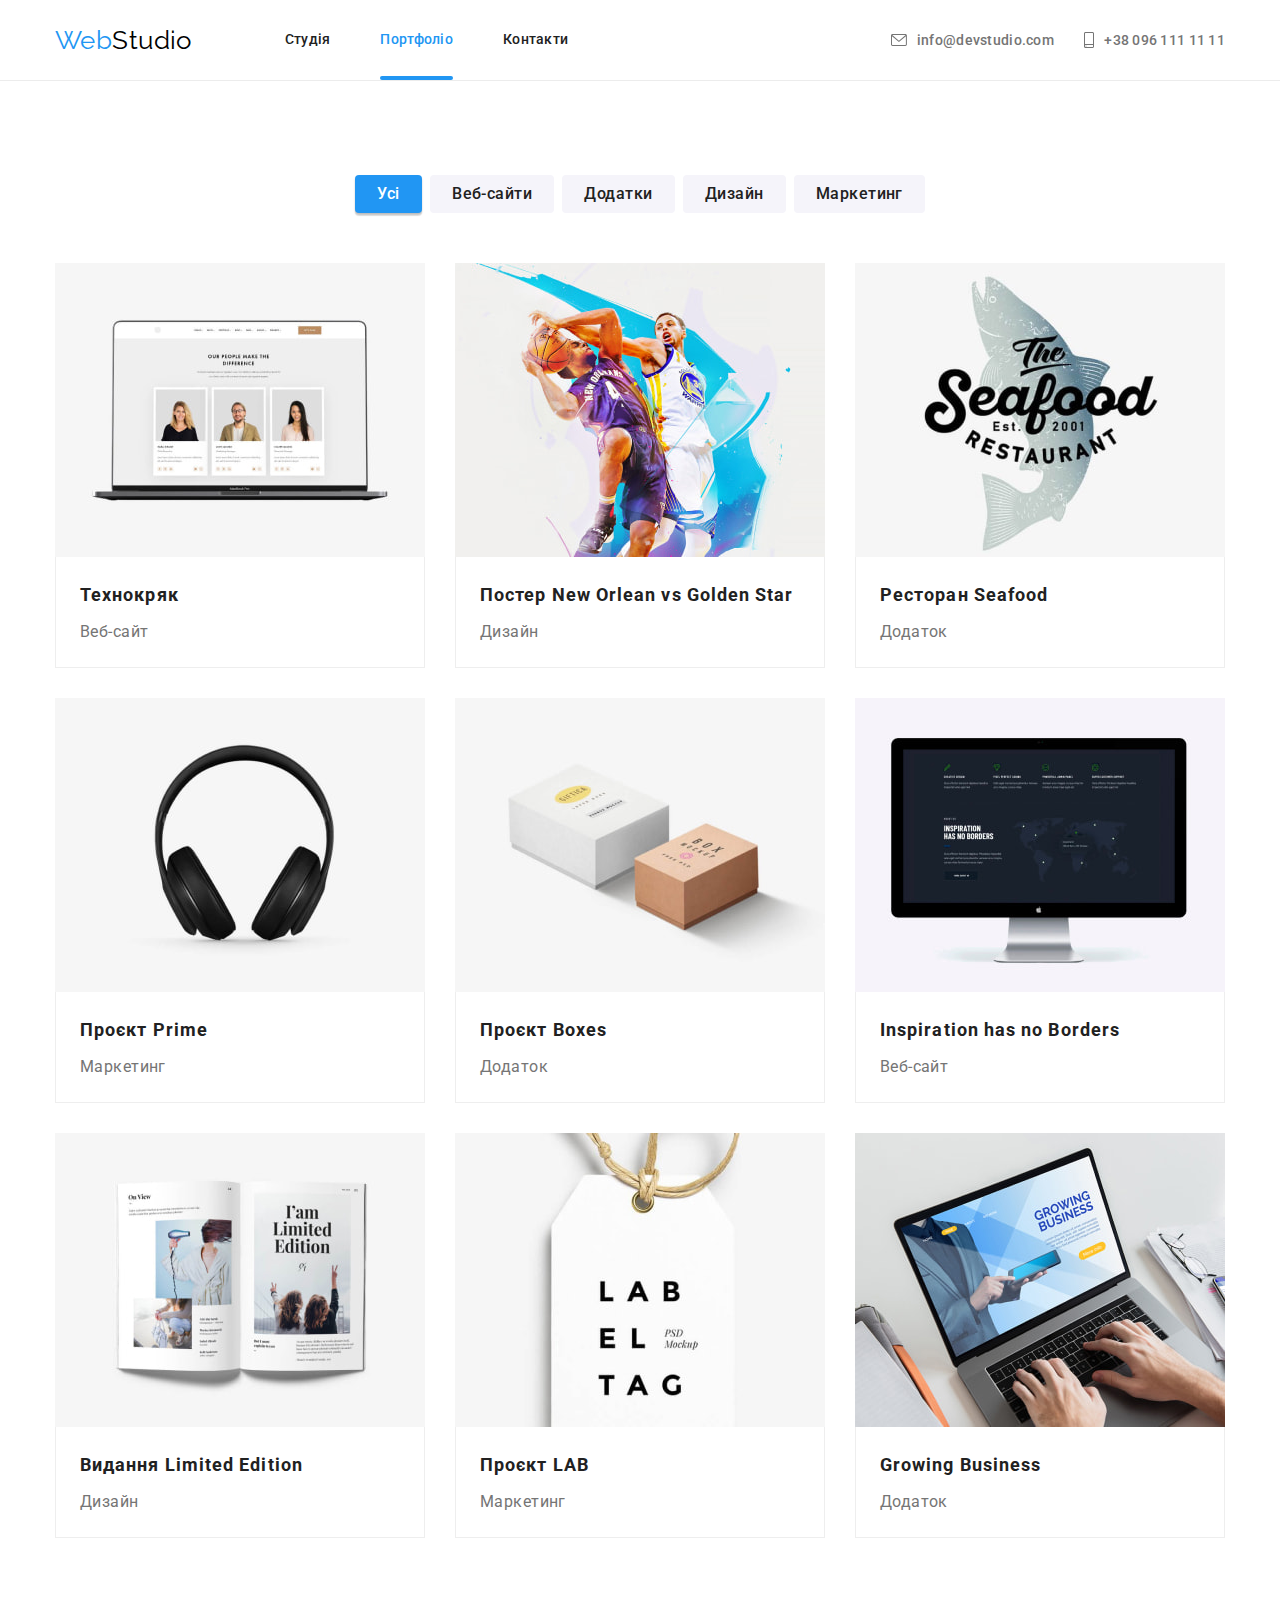
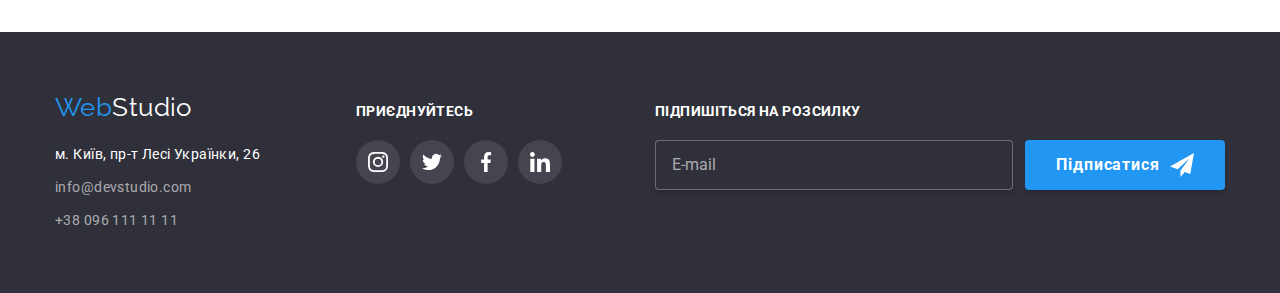
==== portfolio.html @ acabb7f8 "Скопіював файли з попередньої роботи" ====
<!DOCTYPE html>
<html lang="uk">
  <head>
    <meta charset="UTF-8" />
    <meta http-equiv="X-UA-Compatible" content="IE=edge" />
    <meta name="viewport" content="width=device-width, initial-scale=1.0" />
    <title>Портфоліо</title>
    <link rel="preconnect" href="https://fonts.googleapis.com" />
    <link rel="preconnect" href="https://fonts.gstatic.com" crossorigin />
    <link
      href="https://fonts.googleapis.com/css2?family=Raleway:wght@700&family=Roboto:wght@400;500;700;900&display=swap"
      rel="stylesheet"
    />
    <link
      rel="stylesheet"
      href="https://cdnjs.cloudflare.com/ajax/libs/modern-normalize/1.1.0/modern-normalize.min.css"
    />
    <link rel="stylesheet" href="./css/main.min.css" />
  </head>
  <body class="page">
    <!-- Шапка -->

    <header class="header">
      <div class="container container--header-flex">
        <nav class="navigation">
          <a href="./index.html" class="logo"
            >Web<span class="logo__item">Studio</span></a
          >

          <ul class="nav-list">
            <li class="nav-list__item">
              <a href="./index.html" class="nav-list__link">Студія</a>
            </li>
            <li class="nav-list__item">
              <a href="./portfolio.html" class="nav-list__link nav-list__link--current">Портфоліо</a>
            </li>
            <li class="nav-list__item"><a href="" class="nav-list__link">Контакти</a></li>
          </ul>
        </nav>

        <ul class="header__contact">
          <li class="header__contact-item">
            <a href="mailto:info@devstudio.com" class="header__contact-link">
              <span class="header__contact-icon-wrapper">
                <svg class="header__contact-icon" width="16" height="16">
                  <use href="./images/icons.svg#icon-envelope"></use>
                </svg> </span
              >info@devstudio.com</a
            >
          </li>
          <li class="header__contact-item">
            <a href="tel:+380961111111" class="header__contact-link">
              <span class="header__contact-icon-wrapper">
                <svg class="header__contact-icon" width="10" height="16">
                  <use href="./images/icons.svg#icon-smartphone"></use>
                </svg> </span
              >+38 096 111 11 11</a
            >
          </li>
        </ul>
      </div>
    </header>

    <!--  Портфоліо  -->

    <main>
      <section class="section">
        <div class="container">
          <h1 class="section__title visually-hidden">Портфоліо</h1>

          <!-- Фільтр -->

          <ul class="filter  filter--indent">
            <li class="filter__item">
              <button type="button" class="button filter__button filter__button--current">
                Усі
              </button>
            </li>
            <li class="filter__item">
              <button type="button" class="button filter__button">Веб-сайти</button>
            </li>
            <li class="filter__item">
              <button type="button" class="button filter__button">Додатки</button>
            </li>
            <li class="filter__item">
              <button type="button" class="button filter__button">Дизайн</button>
            </li>
            <li class="filter__item">
              <button type="button" class="button filter__button">Маркетинг</button>
            </li>
          </ul>

          <!-- Роботи -->

          <ul class="works-list">
            <li class="works-list__item">
              <a class="works-link" href="">
                <div class="works-link__wrapper">
                  <img
                    src="./images/technocrack.jpg"
                    class="image"
                    alt="Технокряк"
                    width="370"
                  />
                  <div class="works-overlay">
                    <div class="works-overlay__wrapper-text">
                      <p class="works-overlay__text">
                        Ресурс пропонує комплексні пропозиції з різним рівнем
                        функціоналу та сервісів. Все це дозволить відвідувачу
                        отримати вичерпні відомості про компанію чи приватну
                        особу.
                      </p>
                    </div>
                  </div>
                </div>
                <div class="works-link__body">
                  <h2 class="works-link__title">Технокряк</h2>
                  <p class="works-link__text">Веб-сайт</p>
                </div>
              </a>
            </li>
            <li class="works-list__item">
              <a class="works-link" href="">
                <div class="works-link__wrapper">
                  <img
                    src="./images/basketball.jpg"
                    class="image"
                    alt="Постер Нью-Орлеан проти Голден Стар"
                    width="370"
                  />
                  <div class="works-overlay">
                    <div class="works-overlay__wrapper-text">
                      <p class="works-overlay__text">
                        Ресурс пропонує комплексні пропозиції з різним рівнем
                        функціоналу та сервісів. Все це дозволить відвідувачу
                        отримати вичерпні відомості про компанію чи приватну
                        особу.
                      </p>
                    </div>
                  </div>
                </div>
                <div class="works-link__body">
                  <h2 class="works-link__title">Постер New Orlean vs Golden Star</h2>
                  <p class="works-link__text">Дизайн</p>
                </div>
              </a>
            </li>
            <li class="works-list__item">
              <a class="works-link" href="">
                <div class="works-link__wrapper">
                  <img
                    src="./images/seafood.jpg"
                    class="image"
                    alt="Ресторан морської їжі"
                    width="370"
                  />
                  <div class="works-overlay">
                    <div class="works-overlay__wrapper-text">
                      <p class="works-overlay__text">
                        Ресурс пропонує комплексні пропозиції з різним рівнем
                        функціоналу та сервісів. Все це дозволить відвідувачу
                        отримати вичерпні відомості про компанію чи приватну
                        особу.
                      </p>
                    </div>
                  </div>
                </div>
                <div class="works-link__body">
                  <h2 class="works-link__title">Ресторан Seafood</h2>
                  <p class="works-link__text">Додаток</p>
                </div>
              </a>
            </li>
            <li class="works-list__item">
              <a class="works-link" href="">
                <div class="works-link__wrapper">
                  <img
                    src="./images/prime.jpg"
                    class="image"
                    alt="Проєкт Прайм"
                    width="370"
                  />
                  <div class="works-overlay">
                    <div class="works-overlay__wrapper-text">
                      <p class="works-overlay__text">
                        Ресурс пропонує комплексні пропозиції з різним рівнем
                        функціоналу та сервісів. Все це дозволить відвідувачу
                        отримати вичерпні відомості про компанію чи приватну
                        особу.
                      </p>
                    </div>
                  </div>
                </div>
                <div class="works-link__body">
                  <h2 class="works-link__title">Проєкт Prime</h2>
                  <p class="works-link__text">Маркетинг</p>
                </div>
              </a>
            </li>
            <li class="works-list__item">
              <a class="works-link" href="">
                <div class="works-link__wrapper">
                  <img
                    src="./images/boxes.jpg"
                    class="image"
                    alt="Проєкт Коробки"
                    width="370"
                  />
                  <div class="works-overlay">
                    <div class="works-overlay__wrapper-text">
                      <p class="works-overlay__text">
                        Ресурс пропонує комплексні пропозиції з різним рівнем
                        функціоналу та сервісів. Все це дозволить відвідувачу
                        отримати вичерпні відомості про компанію чи приватну
                        особу.
                      </p>
                    </div>
                  </div>
                </div>
                <div class="works-link__body">
                  <h2 class="works-link__title">Проєкт Boxes</h2>
                  <p class="works-link__text">Додаток</p>
                </div>
              </a>
            </li>
            <li class="works-list__item">
              <a class="works-link" href="">
                <div class="works-link__wrapper">
                  <img
                    class="image"
                    src="./images/inspiration.jpg"
                    alt="Натхнення не має кордонів"
                    width="370"
                  />
                  <div class="works-overlay">
                    <div class="works-overlay__wrapper-text">
                      <p class="works-overlay__text">
                        Ресурс пропонує комплексні пропозиції з різним рівнем
                        функціоналу та сервісів. Все це дозволить відвідувачу
                        отримати вичерпні відомості про компанію чи приватну
                        особу.
                      </p>
                    </div>
                  </div>
                </div>
                <div class="works-link__body">
                  <h2 class="works-link__title" lang="en">Inspiration has no Borders</h2>
                  <p class="works-link__text">Веб-сайт</p>
                </div>
              </a>
            </li>
            <li class="works-list__item">
              <a class="works-link" href="">
                <div class="works-link__wrapper">
                  <img
                    class="image"
                    src="./images/edition.jpg"
                    alt="Обмежене видання"
                    width="370"
                  />
                  <div class="works-overlay">
                    <div class="works-overlay__wrapper-text">
                      <p class="works-overlay__text">
                        Ресурс пропонує комплексні пропозиції з різним рівнем
                        функціоналу та сервісів. Все це дозволить відвідувачу
                        отримати вичерпні відомості про компанію чи приватну
                        особу.
                      </p>
                    </div>
                  </div>
                </div>
                <div class="works-link__body">
                  <h2 class="works-link__title">Видання Limited Edition</h2>
                  <p class="works-link__text">Дизайн</p>
                </div>
              </a>
            </li>
            <li class="works-list__item">
              <a class="works-link" href="">
                <div class="works-link__wrapper">
                  <img
                    src="./images/lab.jpg"
                    class="image"
                    alt="Проєкт Лаб"
                    width="370"
                  />
                  <div class="works-overlay">
                    <div class="works-overlay__wrapper-text">
                      <p class="works-overlay__text">
                        Ресурс пропонує комплексні пропозиції з різним рівнем
                        функціоналу та сервісів. Все це дозволить відвідувачу
                        отримати вичерпні відомості про компанію чи приватну
                        особу.
                      </p>
                    </div>
                  </div>
                </div>
                <div class="works-link__body">
                  <h2 class="works-link__title">Проєкт LAB</h2>
                  <p class="works-link__text">Маркетинг</p>
                </div>
              </a>
            </li>
            <li class="works-list__item">
              <a class="works-link" href="">
                <div class="works-link__wrapper">
                  <img
                    class="image"
                    src="./images/business.jpg"
                    alt="Зростаючий бізнес"
                    width="370"
                  />
                  <div class="works-overlay">
                    <div class="works-overlay__wrapper-text">
                      <p class="works-overlay__text">
                        Ресурс пропонує комплексні пропозиції з різним рівнем
                        функціоналу та сервісів. Все це дозволить відвідувачу
                        отримати вичерпні відомості про компанію чи приватну
                        особу.
                      </p>
                    </div>
                  </div>
                </div>
                <div class="works-link__body">
                  <h2 class="works-link__title" lang="en">Growing Business</h2>
                  <p class="works-link__text">Додаток</p>
                </div>
              </a>
            </li>
          </ul>
        </div>
      </section>
    </main>

    <!-- Футер -->

    <footer class="footer">
      <div class="container container--footer-flex">
        <div>
          <a href="./index.html" class="logo footer__logo"
            >Web<span class="logo__item logo__item--color-white">Studio</span></a
          >

          <address class="address">
            м. Київ, пр-т Лесі Українки, 26
            <ul class="address__contact">
              <li class="address__contact-item">
                <a href="mailto:info@devstudio.com" class="address__contact-link"
                  >info@devstudio.com</a
                >
              </li>
              <li class="address__contact-item">
                <a href="tel:+380961111111" class="address__contact-link">+38 096 111 11 11</a>
              </li>
            </ul>
          </address>
        </div>
        <div class="footer__social-media">
          <b class="footer__text">приєднуйтесь</b>
          <ul class="socials">
            <li class="socials__item">
              <a href="" class="socials__link">
                <svg class="socials__icon" width="20" height="20">
                  <use href="./images/icons.svg#icon-instagram"></use>
                </svg>
              </a>
            </li>
            <li class="socials__item">
              <a href="" class="socials__link">
                <svg class="socials__icon" width="20" height="20">
                  <use href="./images/icons.svg#icon-twitter"></use>
                </svg>
              </a>
            </li>
            <li class="socials__item">
              <a href="" class="socials__link">
                <svg class="socials__icon" width="20" height="20">
                  <use href="./images/icons.svg#icon-facebook"></use>
                </svg>
              </a>
            </li>
            <li class="socials__item">
              <a href="" class="socials__link">
                <svg class="socials__icon" width="20" height="20">
                  <use href="./images/icons.svg#icon-linkedin"></use>
                </svg>
              </a>
            </li>
          </ul>
          
        </div>
        <div class="footer__mailing">
          <b class="footer__text">Підпишіться на розсилку</b>
          <form class="form">
            <input
              class="form__input"
              type="email"
              name="mail"
              autocomplete="off"
              placeholder="E-mail"
            />
            <button class="button form__button button--curiousblue-color" type="submit">
              Підписатися
              <svg class="button__icon" width="24" height="24">
                <use href="./images/icons.svg#icon-send"></use>
              </svg>
            </button>
          </form>
        </div>
      </div>
    </footer>
  </body>
</html>
---- css/main.min.css ----
:root{--primary-font: "Roboto", sans-serif;--secondary-font: "Raleway", sans-serif;--primary-text-color: #757575;--title-text-color: #212121;--accent-color: #2196f3;--primary-white-color: #ffffff;--secondary-background-color: #2f303a;--third-background-color: #f5f4fa;--hero-background-color: #c4c4c4;--black-color: #000000;--transparent-white-color: rgba(255, 255, 255, 0.6);--curiousblue-color: #188ce8;--gallery-color: #eeeeee;--shadow-color: rgba(0, 0, 0, 0.25);--backdrop-color: rgba(0, 0, 0, 0.2);--bombay-color: #afb1b8}.works-list,.filter,.address__contact,.client-list,.socials,.team-list,.profile,.qualities-list,.nav-list,.header__contact{margin:0;padding:0;list-style:none}.nav-list,.header__contact{display:-webkit-box;display:-ms-flexbox;display:flex;font-weight:500;line-height:1.14;letter-spacing:.02em}.address__contact-link,.nav-list__link,.header__contact-link{text-decoration:none;-webkit-transition:color 250ms cubic-bezier(0.4, 0, 0.2, 1);transition:color 250ms cubic-bezier(0.4, 0, 0.2, 1)}.address__contact-link:hover,.nav-list__link:hover,.header__contact-link:hover,.address__contact-link:focus,.nav-list__link:focus,.header__contact-link:focus{color:var(--accent-color)}.visually-hidden{position:absolute;width:1px;height:1px;margin:-1px;border:0;padding:0;white-space:nowrap;-webkit-clip-path:inset(100%);clip-path:inset(100%);clip:rect(0 0 0 0);overflow:hidden}.page{background-color:var(--primary-white-color);color:var(--primary-text-color);font-family:var(--primary-font);font-size:14px;line-height:1.71;letter-spacing:.03em}.image{display:block;margin-top:0;margin-bottom:0}.container{width:1200px;margin-left:auto;margin-right:auto;padding-left:15px;padding-right:15px}.container--header-flex{display:-webkit-box;display:-ms-flexbox;display:flex;-webkit-box-align:center;-ms-flex-align:center;align-items:center;-webkit-box-pack:justify;-ms-flex-pack:justify;justify-content:space-between}.container--footer-flex{display:-webkit-box;display:-ms-flexbox;display:flex;-webkit-box-align:baseline;-ms-flex-align:baseline;align-items:baseline;-webkit-box-pack:center;-ms-flex-pack:center;justify-content:center}.logo{color:var(--accent-color);font-family:var(--secondary-font);font-size:26px;line-height:1.19;text-decoration:none}.logo__item{color:var(--black-color)}.logo__item--color-white{color:var(--primary-white-color)}.button{display:-webkit-inline-box;display:-ms-inline-flexbox;display:inline-flex;-webkit-box-align:center;-ms-flex-align:center;align-items:center;-webkit-box-pack:center;-ms-flex-pack:center;justify-content:center;min-width:200px;background-color:var(--accent-color);color:var(--primary-white-color);font-family:inherit;font-weight:700;font-size:16px;line-height:1.88;letter-spacing:.06em;cursor:pointer;border-radius:4px;border-width:0;-webkit-transition:background-color 250ms cubic-bezier(0.4, 0, 0.2, 1);transition:background-color 250ms cubic-bezier(0.4, 0, 0.2, 1);-webkit-box-shadow:0px 4px 4px rgba(0,0,0,.15);box-shadow:0px 4px 4px rgba(0,0,0,.15)}.button--curiousblue-color:hover,.button--curiousblue-color:focus{background-color:var(--curiousblue-color)}.button__icon{margin-left:10px;fill:var(--primary-white-color)}.header{border-bottom:1px solid #ececec}.header__contact-item:last-child{margin-left:30px}.header__contact-icon-wrapper{vertical-align:text-bottom;margin-right:10px;font-size:0}.header__contact-icon{fill:currentColor}.header__contact-link{padding-top:32px;padding-bottom:32px;color:var(--primary-text-color)}.navigation{display:-webkit-box;display:-ms-flexbox;display:flex;-webkit-box-align:center;-ms-flex-align:center;align-items:center;-webkit-box-pack:center;-ms-flex-pack:center;justify-content:center}.nav-list__item:first-child{margin-left:93px}.nav-list__item:not(:last-child){margin-right:50px}.nav-list__link{display:block;padding-top:32px;padding-bottom:32px;color:var(--title-text-color)}.nav-list__link--current{position:relative;color:var(--accent-color)}.nav-list__link--current::after{position:absolute;left:0;bottom:0;content:"";width:100%;height:4px;background-color:var(--accent-color);border-radius:2px}.hero{max-width:1600px;height:600px;margin:0 auto;background-color:var(--hero-background-color);background-image:-webkit-gradient(linear, left top, right top, from(rgba(47, 48, 58, 0.4)), to(rgba(47, 48, 58, 0.4))),url(../images/banner.jpg);background-image:linear-gradient(to right, rgba(47, 48, 58, 0.4), rgba(47, 48, 58, 0.4)),url(../images/banner.jpg);background-repeat:no-repeat;background-position:center;background-size:cover;border:1px solid #000;-webkit-box-shadow:0px 4px 4px rgba(0,0,0,.25);box-shadow:0px 4px 4px rgba(0,0,0,.25);text-align:center}.hero__title{max-width:696px;padding-top:200px;margin-top:0;margin-bottom:30px;margin-left:auto;margin-right:auto;color:var(--primary-white-color);font-weight:900;font-size:44px;line-height:1.36;letter-spacing:.06em;text-transform:uppercase}.hero__button{padding:10px 32px}.backdrop{position:fixed;top:0;left:0;width:100%;height:100%;background-color:var(--backdrop-color);z-index:2;opacity:1;-webkit-transition:opacity 250ms cubic-bezier(0.4, 0, 0.2, 1),visibility 250ms cubic-bezier(0.4, 0, 0.2, 1);transition:opacity 250ms cubic-bezier(0.4, 0, 0.2, 1),visibility 250ms cubic-bezier(0.4, 0, 0.2, 1)}.backdrop--is-hidden{visibility:hidden;opacity:0;pointer-events:none}.modal{position:absolute;top:50%;left:50%;padding:40px;min-width:528px;background-color:var(--primary-white-color);-webkit-box-shadow:0px 1px 3px rgba(0,0,0,.12),0px 1px 1px rgba(0,0,0,.14),0px 2px 1px rgba(0,0,0,.2);box-shadow:0px 1px 3px rgba(0,0,0,.12),0px 1px 1px rgba(0,0,0,.14),0px 2px 1px rgba(0,0,0,.2);border-radius:4px;-webkit-transform:translate(-50%, -50%) scale(1);transform:translate(-50%, -50%) scale(1);-webkit-transition:-webkit-transform 250ms cubic-bezier(0.4, 0, 0.2, 1);transition:-webkit-transform 250ms cubic-bezier(0.4, 0, 0.2, 1);transition:transform 250ms cubic-bezier(0.4, 0, 0.2, 1);transition:transform 250ms cubic-bezier(0.4, 0, 0.2, 1), -webkit-transform 250ms cubic-bezier(0.4, 0, 0.2, 1)}.backdrop--is-hidden .modal{-webkit-transform:translate(-50%, -50%) scale(1.1);transform:translate(-50%, -50%) scale(1.1)}.modal__button{position:absolute;top:8px;right:8px;display:-webkit-box;display:-ms-flexbox;display:flex;-webkit-box-pack:center;-ms-flex-pack:center;justify-content:center;-webkit-box-align:center;-ms-flex-align:center;align-items:center;min-width:30px;height:30px;border-radius:50px;background-color:rgba(0,0,0,0);border:1px solid rgba(0,0,0,.1);margin:0;padding:0;-webkit-box-shadow:none;box-shadow:none}.modal__icon-closing{fill:var(--black-color);-webkit-transition:fill 250ms cubic-bezier(0.4, 0, 0.2, 1);transition:fill 250ms cubic-bezier(0.4, 0, 0.2, 1)}.modal__button:hover .modal__icon-closing,.modal__button:focus .modal__icon-closing{fill:var(--accent-color)}.modal-form__title{display:-webkit-inline-box;display:-ms-inline-flexbox;display:inline-flex;margin-bottom:12px;color:var(--title-text-color);font-size:20px;line-height:1.15}.modal-form__field{position:relative;display:-webkit-box;display:-ms-flexbox;display:flex;-webkit-box-orient:vertical;-webkit-box-direction:normal;-ms-flex-direction:column;flex-direction:column;margin-bottom:10px;text-align:left}.modal-form__field--indent{margin-bottom:20px}.modal-form__label{margin-bottom:4px;font-size:12px;line-height:1.17;letter-spacing:.01em}.modal-form__wrapper{position:relative;color:var(--title-text-color)}.modal-form__input{width:100%;max-height:40px;padding-top:12px;padding-bottom:12px;padding-left:42px;padding-right:15px;color:var(--title-text-color);cursor:pointer;border:1px solid rgba(33,33,33,.2);border-radius:4px;font-size:12px;line-height:1.17;letter-spacing:.01em;-webkit-transition:border-color 250ms cubic-bezier(0.4, 0, 0.2, 1);transition:border-color 250ms cubic-bezier(0.4, 0, 0.2, 1)}.modal-form__input:focus{outline:none;border-color:var(--accent-color)}.modal-form__icon{fill:currentColor;position:absolute;top:50%;left:15px;-webkit-transform:translateY(-50%);transform:translateY(-50%);-webkit-transition:fill 250ms cubic-bezier(0.4, 0, 0.2, 1);transition:fill 250ms cubic-bezier(0.4, 0, 0.2, 1)}.modal-form__input:focus+.modal-form__icon{fill:var(--accent-color)}.modal-form__comment{padding:12px 16px;min-height:120px;resize:none;border:1px solid rgba(33,33,33,.2);border-radius:4px;cursor:pointer;font-size:12px;line-height:1.17;letter-spacing:.01em;-webkit-transition:border-color 250ms cubic-bezier(0.4, 0, 0.2, 1);transition:border-color 250ms cubic-bezier(0.4, 0, 0.2, 1)}.modal-form__comment:focus{outline:none;border-color:var(--accent-color)}.modal-form__comment::-webkit-input-placeholder{letter-spacing:.01em;color:rgba(117,117,117,.5)}.modal-form__comment::-moz-placeholder{letter-spacing:.01em;color:rgba(117,117,117,.5)}.modal-form__comment:-ms-input-placeholder{letter-spacing:.01em;color:rgba(117,117,117,.5)}.modal-form__comment::-ms-input-placeholder{letter-spacing:.01em;color:rgba(117,117,117,.5)}.modal-form__comment::placeholder{letter-spacing:.01em;color:rgba(117,117,117,.5)}.modal-form__checkbox{margin-bottom:30px}.modal-form__checkbox-label{display:-webkit-box;display:-ms-flexbox;display:flex;-webkit-box-align:center;-ms-flex-align:center;align-items:center;-webkit-box-pack:center;-ms-flex-pack:center;justify-content:center;cursor:pointer}.modal-form__checkbox-icon{display:inline-block;position:relative;width:16px;height:16px;margin-right:8px;border-radius:2px;border:2px solid var(--black-color);background-color:rgba(0,0,0,0);-webkit-transition:background-color 250ms cubic-bezier(0.4, 0, 0.2, 1),border-color 250ms cubic-bezier(0.4, 0, 0.2, 1);transition:background-color 250ms cubic-bezier(0.4, 0, 0.2, 1),border-color 250ms cubic-bezier(0.4, 0, 0.2, 1)}.modal-form__policy:focus+.modal-form__checkbox-label .modal-form__checkbox-icon{outline:1px solid var(--accent-color)}.modal-form__policy:checked+.modal-form__checkbox-label .modal-form__checkbox-icon{background-color:var(--accent-color);border-color:var(--accent-color)}.modal-form__icon-policy-check{display:inline-block;position:absolute;top:50%;left:50%;-webkit-transform:translate(-50%, -50%);transform:translate(-50%, -50%);background-color:rgba(0,0,0,0);opacity:0;-webkit-transition:opacity 250ms cubic-bezier(0.4, 0, 0.2, 1);transition:opacity 250ms cubic-bezier(0.4, 0, 0.2, 1)}.modal-form__policy:checked+.modal-form__checkbox-label .modal-form__icon-policy-check{opacity:1}.modal-form__link{color:var(--accent-color)}.modal-form__button{margin:0 auto;padding:10px 52px}.section{padding-bottom:94px;padding-top:94px}.section--indent{padding-top:0}.section--team-bg{background-color:var(--third-background-color)}.section__title{margin-top:0;margin-bottom:50px;color:var(--title-text-color);font-weight:700;font-size:36px;line-height:1.17;text-align:center}.qualities-list{display:-webkit-box;display:-ms-flexbox;display:flex}.qualities-list__item{width:calc((100% - 90px)/4);margin-right:30px}.qualities-list__item:last-child{margin-right:0px}.qualities-list__icon-wrapper{display:-webkit-box;display:-ms-flexbox;display:flex;-webkit-box-align:center;-ms-flex-align:center;align-items:center;-webkit-box-pack:center;-ms-flex-pack:center;justify-content:center;height:120px;margin-bottom:30px;border-radius:4px;background-color:var(--third-background-color)}.qualities-list__title{margin-top:0;margin-bottom:10px;color:var(--title-text-color);font-size:inherit;font-weight:700;line-height:1.14;text-transform:uppercase}.qualities-list__text{margin-top:0;margin-bottom:0}.profile{display:-webkit-box;display:-ms-flexbox;display:flex}.profile__item{position:relative;width:calc((100% - 60px)/3)}.profile__item:not(:last-child){margin-right:30px}.profile__background-text{position:absolute;bottom:0;left:0;display:inline-block;width:100%;background-color:rgba(47,48,58,.8);text-align:center}.profile__text{margin:0;padding-top:27px;padding-bottom:27px;color:var(--primary-white-color);font-weight:700;line-height:1.14;text-transform:uppercase}.team-list{display:-webkit-box;display:-ms-flexbox;display:flex}.team-list__item{width:calc((100% - 90px)/4);margin-right:30px;background-color:var(--primary-white-color);-webkit-box-shadow:0px 1px 3px rgba(0,0,0,.12),0px 1px 1px rgba(0,0,0,.14),0px 2px 1px rgba(0,0,0,.2);box-shadow:0px 1px 3px rgba(0,0,0,.12),0px 1px 1px rgba(0,0,0,.14),0px 2px 1px rgba(0,0,0,.2);border-radius:0px 0px 4px 4px;font-size:16px;line-height:1.19;text-align:center}.team-list__item:last-child{margin-right:0px}.team-list__item-body{padding-top:30px;padding-bottom:30px;padding-left:10px;padding-right:10px}.team-list__title{margin-top:0;margin-bottom:10px;color:var(--title-text-color);font-weight:500;font-size:inherit}.team-list__text{margin-top:0;margin-bottom:16px}.socials{display:-webkit-box;display:-ms-flexbox;display:flex;-webkit-box-align:center;-ms-flex-align:center;align-items:center;-webkit-box-pack:center;-ms-flex-pack:center;justify-content:center;line-height:0}.socials__item{margin-right:10px}.socials__item:last-child{margin-right:0}.socials__link{display:-webkit-box;display:-ms-flexbox;display:flex;-webkit-box-align:center;-ms-flex-align:center;align-items:center;-webkit-box-pack:center;-ms-flex-pack:center;justify-content:center;width:44px;height:44px;border-radius:50px;background-color:rgba(255,255,255,.1);color:var(--primary-white-color);cursor:pointer;-webkit-transition:background-color 250ms cubic-bezier(0.4, 0, 0.2, 1);transition:background-color 250ms cubic-bezier(0.4, 0, 0.2, 1)}.socials__link--color-team{background-color:var(--primary-white-color);color:var(--bombay-color);-webkit-transition:background-color 250ms cubic-bezier(0.4, 0, 0.2, 1),color 250ms cubic-bezier(0.4, 0, 0.2, 1);transition:background-color 250ms cubic-bezier(0.4, 0, 0.2, 1),color 250ms cubic-bezier(0.4, 0, 0.2, 1)}.socials__link:hover,.socials__link:focus{background-color:var(--accent-color)}.socials__link--color-team:hover,.socials__link--color-team:focus{background-color:var(--accent-color);color:var(--primary-white-color)}.socials__icon{fill:currentColor}.client-list{display:-webkit-box;display:-ms-flexbox;display:flex}.client-list__item{width:calc((100% - 150px)/6);margin-right:30px;color:var(--bombay-color)}.client-list__item:last-child{margin-right:0}.client-list__link{display:-webkit-box;display:-ms-flexbox;display:flex;-webkit-box-align:center;-ms-flex-align:center;align-items:center;-webkit-box-pack:center;-ms-flex-pack:center;justify-content:center;height:92px;border:1px solid var(--bombay-color);border-radius:4px;-webkit-transition:border-color 250ms cubic-bezier(0.4, 0, 0.2, 1),color 250ms cubic-bezier(0.4, 0, 0.2, 1);transition:border-color 250ms cubic-bezier(0.4, 0, 0.2, 1),color 250ms cubic-bezier(0.4, 0, 0.2, 1);color:inherit}.client-list__link:hover,.client-list__link:focus{color:var(--accent-color);border-color:var(--accent-color)}.client-list__icon{fill:currentColor}.footer{background-color:var(--secondary-background-color);padding-top:60px;padding-bottom:60px}.footer__logo{display:inline-block;margin-bottom:20px}.footer__social-media{margin-left:70px}.footer__mailing{margin-left:93px}.footer__text{display:-webkit-inline-box;display:-ms-inline-flexbox;display:inline-flex;margin-bottom:20px;font-weight:700;line-height:1.14;text-transform:uppercase;color:var(--primary-white-color)}.address{color:var(--primary-white-color);min-width:231px;font-style:inherit}.address__contact{margin-top:9px}.address__contact-item:first-child{margin-bottom:9px}.address__contact-link{color:var(--transparent-white-color)}.form{display:-webkit-box;display:-ms-flexbox;display:flex}.form__input{min-width:358px;padding:0px 16px;font-size:16px;line-height:1.25;border:1px solid rgba(255,255,255,.3);border-radius:4px;color:var(--primary-white-color);background-color:var(--secondary-background-color);-webkit-box-shadow:0px 4px 4px rgba(0,0,0,.15);box-shadow:0px 4px 4px rgba(0,0,0,.15)}.form__input::-webkit-input-placeholder{color:var(--transparent-white-color)}.form__input::-moz-placeholder{color:var(--transparent-white-color)}.form__input:-ms-input-placeholder{color:var(--transparent-white-color)}.form__input::-ms-input-placeholder{color:var(--transparent-white-color)}.form__input::placeholder{color:var(--transparent-white-color)}.form__button{padding:10px 28px;margin-left:12px;min-width:200px}.filter{display:-webkit-box;display:-ms-flexbox;display:flex;-webkit-box-align:center;-ms-flex-align:center;align-items:center;-webkit-box-pack:center;-ms-flex-pack:center;justify-content:center}.filter--indent{margin-bottom:50px}.filter__item{margin-right:8px}.filter__item:last-child{margin-right:0}.filter__button{padding:6px 22px;min-width:67px;background-color:var(--third-background-color);color:var(--title-text-color);font-weight:500;line-height:1.62;letter-spacing:.03em;-webkit-box-shadow:none;box-shadow:none;-webkit-transition:background-color 250ms cubic-bezier(0.4, 0, 0.2, 1),color 250ms cubic-bezier(0.4, 0, 0.2, 1),-webkit-box-shadow 250ms cubic-bezier(0.4, 0, 0.2, 1);transition:background-color 250ms cubic-bezier(0.4, 0, 0.2, 1),color 250ms cubic-bezier(0.4, 0, 0.2, 1),-webkit-box-shadow 250ms cubic-bezier(0.4, 0, 0.2, 1);transition:background-color 250ms cubic-bezier(0.4, 0, 0.2, 1),color 250ms cubic-bezier(0.4, 0, 0.2, 1),box-shadow 250ms cubic-bezier(0.4, 0, 0.2, 1);transition:background-color 250ms cubic-bezier(0.4, 0, 0.2, 1),color 250ms cubic-bezier(0.4, 0, 0.2, 1),box-shadow 250ms cubic-bezier(0.4, 0, 0.2, 1),-webkit-box-shadow 250ms cubic-bezier(0.4, 0, 0.2, 1)}.filter__button--current,.filter__button:hover,.filter__button:focus{background-color:var(--accent-color);color:var(--primary-white-color);-webkit-box-shadow:0px 3px 1px rgba(0,0,0,.1),0px 1px 2px rgba(0,0,0,.08),0px 2px 2px rgba(0,0,0,.12);box-shadow:0px 3px 1px rgba(0,0,0,.1),0px 1px 2px rgba(0,0,0,.08),0px 2px 2px rgba(0,0,0,.12)}.works-list{display:-webkit-box;display:-ms-flexbox;display:flex;-ms-flex-wrap:wrap;flex-wrap:wrap}.works-list__item{width:calc((100% - 60px)/3);margin-right:30px;margin-bottom:30px;background-color:var(--primary-white-color)}.works-list__item:nth-child(3n){margin-right:0px}.works-list__item:nth-last-child(-n+3){margin-bottom:0px}.works-link{display:block;text-decoration:none;-webkit-transition:-webkit-box-shadow 250ms cubic-bezier(0.4, 0, 0.2, 1);transition:-webkit-box-shadow 250ms cubic-bezier(0.4, 0, 0.2, 1);transition:box-shadow 250ms cubic-bezier(0.4, 0, 0.2, 1);transition:box-shadow 250ms cubic-bezier(0.4, 0, 0.2, 1), -webkit-box-shadow 250ms cubic-bezier(0.4, 0, 0.2, 1)}.works-link:hover,.works-link:focus{-webkit-box-shadow:0px 1px 1px rgba(0,0,0,.12),0px 4px 4px rgba(0,0,0,.06),1px 4px 6px rgba(0,0,0,.16);box-shadow:0px 1px 1px rgba(0,0,0,.12),0px 4px 4px rgba(0,0,0,.06),1px 4px 6px rgba(0,0,0,.16)}.works-link__title{margin-top:0;margin-bottom:4px;color:var(--title-text-color);font-weight:700;font-size:18px;line-height:2;letter-spacing:.06em}.works-link__wrapper{position:relative;overflow:hidden}.works-link__body{border-left:1px solid var(--gallery-color);border-right:1px solid var(--gallery-color);border-bottom:1px solid var(--gallery-color);padding-top:20px;padding-bottom:20px;padding-left:24px;padding-right:24px}.works-link__text{margin-top:0;margin-bottom:0;color:var(--primary-text-color);font-size:16px;line-height:1.88}.works-overlay{position:absolute;top:0;left:0;width:100%;height:100%;background-color:rgba(33,150,243,.9);-webkit-transform:translateY(100%);transform:translateY(100%);-webkit-transition:-webkit-transform 250ms cubic-bezier(0.4, 0, 0.2, 1);transition:-webkit-transform 250ms cubic-bezier(0.4, 0, 0.2, 1);transition:transform 250ms cubic-bezier(0.4, 0, 0.2, 1);transition:transform 250ms cubic-bezier(0.4, 0, 0.2, 1), -webkit-transform 250ms cubic-bezier(0.4, 0, 0.2, 1);opacity:1}.works-link:hover .works-overlay,.works-link:focus .works-overlay{-webkit-transform:translateY(0);transform:translateY(0)}.works-overlay__wrapper-text{position:absolute;top:50%;left:50%;-webkit-transform:translate(-50%, -50%);transform:translate(-50%, -50%);opacity:0;-webkit-transition:opacity 250ms cubic-bezier(0.4, 0, 0.2, 1);transition:opacity 250ms cubic-bezier(0.4, 0, 0.2, 1)}.works-link:hover .works-overlay__wrapper-text,.works-link:focus .works-overlay__wrapper-text{opacity:1}.works-overlay__text{margin:0;min-width:322px;font-size:18px;line-height:1.56;color:var(--primary-white-color)}/*# sourceMappingURL=main.min.css.map */
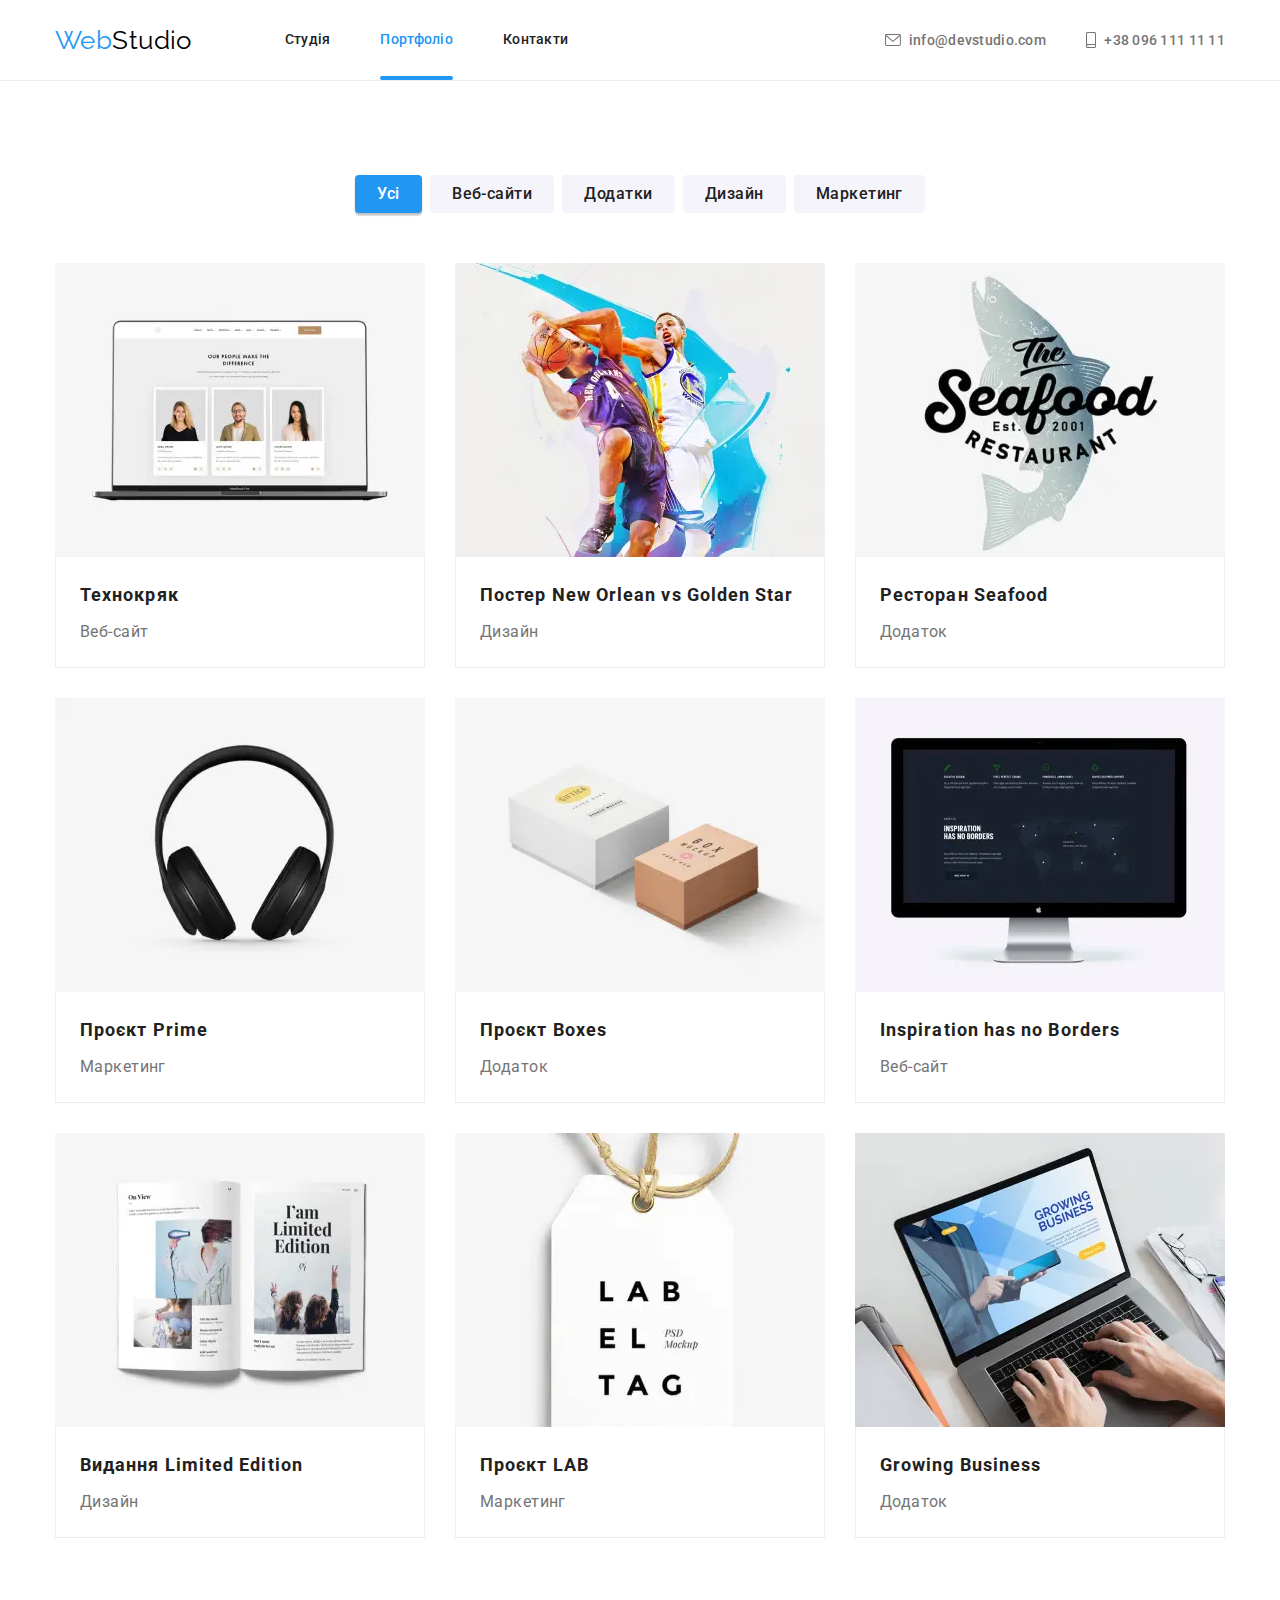
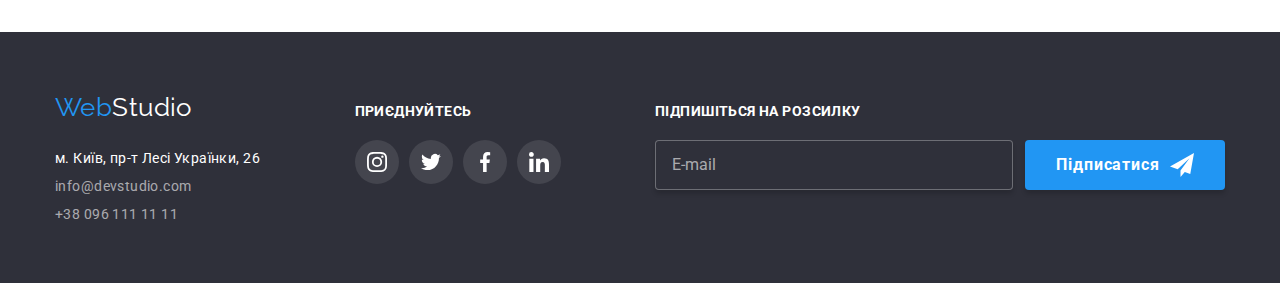
==== commit 8e3cb29a: "Адаптивна верстка сторінки портфорліо (portfolio.html)" ====
--- a/portfolio.html
+++ b/portfolio.html
@@ -23,20 +23,32 @@
     <header class="header">
       <div class="container container--header-flex">
         <nav class="navigation">
-          <a href="./index.html" class="logo"
+          <a href="./index.html" class="logo header__logo"
             >Web<span class="logo__item">Studio</span></a
           >
 
           <ul class="nav-list">
             <li class="nav-list__item">
-              <a href="./index.html" class="nav-list__link">Студія</a>
+              <a
+                href="./index.html"
+                class="nav-list__link"
+                >Студія</a
+              >
             </li>
             <li class="nav-list__item">
               <a href="./portfolio.html" class="nav-list__link nav-list__link--current">Портфоліо</a>
             </li>
-            <li class="nav-list__item"><a href="" class="nav-list__link">Контакти</a></li>
+            <li class="nav-list__item">
+              <a href="" class="nav-list__link">Контакти</a>
+            </li>
           </ul>
         </nav>
+
+        <button type="button" class="mobile-button" data-menu-open>
+          <svg class="mobile-button__icon" width="40" height="40">
+            <use href="./images/icons.svg#burger-menu-icon"></use>
+          </svg>
+        </button>
 
         <ul class="header__contact">
           <li class="header__contact-item">
@@ -59,8 +71,64 @@
           </li>
         </ul>
       </div>
+      <div class="mobile-menu" data-menu>
+        <div class="container mobile-menu__container">
+          <button
+            type="button"
+            class="mobile-button mobile-menu__mobile-button-close"
+            data-menu-close
+          >
+            <svg class="mobile-menu__close-icon" width="40" height="40">
+              <use href="./images/icons.svg#icon-close-mobile"></use>
+            </svg>
+          </button>
+
+          <ul class="mobile-menu__nav">
+            <li class="mobile-menu__nav-item">
+              <a class="mobile-menu__nav-link" href="./index.html">Студія</a>
+            </li>
+            <li class="mobile-menu__nav-item">
+              <a class="mobile-menu__nav-link mobile-menu__nav-link--current" href="./portfolio.html"
+                >Портфоліо</a
+              >
+            </li>
+            <li class="mobile-menu__nav-item">
+              <a class="mobile-menu__nav-link" href="">Контакти</a>
+            </li>
+          </ul>
+
+          <ul class="mobile-menu__contact">
+            <li class="mobile-menu__contact-item">
+              <a class="mobile-menu__contact-link" href="tel:+380961111111"
+                >+38 096 111 11 11</a
+              >
+            </li>
+            <li class="mobile-menu__contact-item">
+              <a
+                class="mobile-menu__contact-link"
+                href="mailto:info@devstudio.com"
+                >info@devstudio.com</a
+              >
+            </li>
+          </ul>
+
+          <ul class="mobile-menu__socials">
+            <li class="mobile-menu__socials-item">
+              <a class="mobile-menu__socials-link" href="">Instagram</a>
+            </li>
+            <li class="mobile-menu__socials-item">
+              <a class="mobile-menu__socials-link" href="">Twitter</a>
+            </li>
+            <li class="mobile-menu__socials-item">
+              <a class="mobile-menu__socials-link" href="">Facebook</a>
+            </li>
+            <li class="mobile-menu__socials-item">
+              <a class="mobile-menu__socials-link" href="">LinkedIn</a>
+            </li>
+          </ul>
+        </div>
+      </div>
     </header>
-
     <!--  Портфоліо  -->
 
     <main>
@@ -70,23 +138,34 @@
 
           <!-- Фільтр -->
 
-          <ul class="filter  filter--indent">
+          <ul class="filter filter--indent">
             <li class="filter__item">
-              <button type="button" class="button filter__button filter__button--current">
+              <button
+                type="button"
+                class="button filter__button filter__button--current"
+              >
                 Усі
               </button>
             </li>
             <li class="filter__item">
-              <button type="button" class="button filter__button">Веб-сайти</button>
+              <button type="button" class="button filter__button">
+                Веб-сайти
+              </button>
             </li>
             <li class="filter__item">
-              <button type="button" class="button filter__button">Додатки</button>
+              <button type="button" class="button filter__button">
+                Додатки
+              </button>
             </li>
             <li class="filter__item">
-              <button type="button" class="button filter__button">Дизайн</button>
+              <button type="button" class="button filter__button">
+                Дизайн
+              </button>
             </li>
             <li class="filter__item">
-              <button type="button" class="button filter__button">Маркетинг</button>
+              <button type="button" class="button filter__button">
+                Маркетинг
+              </button>
             </li>
           </ul>
 
@@ -96,12 +175,46 @@
             <li class="works-list__item">
               <a class="works-link" href="">
                 <div class="works-link__wrapper">
-                  <img
-                    src="./images/technocrack.jpg"
-                    class="image"
-                    alt="Технокряк"
-                    width="370"
-                  />
+                  <picture>
+                    <source
+                      srcset="./images/technocrack-desktop.webp 1x, ./images/technocrack-desktop@2x.webp 2x"
+                      media="(min-width: 1200px)"
+                      type="image/webp"
+                    />
+                    <source
+                      srcset="./images/technocrack-desktop.jpg 1x, ./images/technocrack-desktop@2x.jpg 2x"
+                      media="(min-width: 1200px)"
+                      type="image/jpeg"
+                    />
+    
+                    <source
+                      srcset="./images/technocrack-tablet.webp 1x, ./images/technocrack-tablet@2x.webp 2x"
+                      media="(min-width: 768px)"
+                      type="image/webp"
+                    />
+                    <source
+                      srcset="./images/technocrack-tablet.jpg 1x, ./images/technocrack-tablet@2x.jpg 2x"
+                      media="(min-width: 768px)"
+                      type="image/jpeg"
+                    />
+    
+                    <source
+                      srcset="./images/technocrack-mobile.webp 1x, ./images/technocrack-mobile@2x.webp 2x"
+                      media="(max-width: 767px)"
+                      type="image/webp"
+                    />
+                    <source
+                      srcset="./images/technocrack-mobile.jpg 1x, ./images/technocrack-mobile@2x.jpg 2x"
+                      media="(max-width: 767px)"
+                      type="image/jpeg"
+                    />
+                    <img
+                      src="./images/technocrack-mobile.jpg"
+                      class="image"
+                      alt="Технокряк"
+                    />
+                  </picture>
+    
                   <div class="works-overlay">
                     <div class="works-overlay__wrapper-text">
                       <p class="works-overlay__text">
@@ -113,7 +226,7 @@
                     </div>
                   </div>
                 </div>
-                <div class="works-link__body">
+                <div class="works-link__body works-link__body--padding">
                   <h2 class="works-link__title">Технокряк</h2>
                   <p class="works-link__text">Веб-сайт</p>
                 </div>
@@ -122,12 +235,45 @@
             <li class="works-list__item">
               <a class="works-link" href="">
                 <div class="works-link__wrapper">
-                  <img
-                    src="./images/basketball.jpg"
-                    class="image"
-                    alt="Постер Нью-Орлеан проти Голден Стар"
-                    width="370"
-                  />
+                  <picture>
+                    <source
+                      srcset="./images/basketball-desktop.webp 1x, ./images/basketball-desktop@2x.webp 2x"
+                      media="(min-width: 1200px)"
+                      type="image/webp"
+                    />
+                    <source
+                      srcset="./images/basketball-desktop.jpg 1x, ./images/basketball-desktop@2x.jpg 2x"
+                      media="(min-width: 1200px)"
+                      type="image/jpeg"
+                    />
+    
+                    <source
+                      srcset="./images/basketball-tablet.webp 1x, ./images/basketball-tablet@2x.webp 2x"
+                      media="(min-width: 768px)"
+                      type="image/webp"
+                    />
+                    <source
+                      srcset="./images/basketball-tablet.jpg 1x, ./images/basketball-tablet@2x.jpg 2x"
+                      media="(min-width: 768px)"
+                      type="image/jpeg"
+                    />
+    
+                    <source
+                      srcset="./images/basketball-mobile.webp 1x, ./images/basketball-mobile@2x.webp 2x"
+                      media="(max-width: 767px)"
+                      type="image/webp"
+                    />
+                    <source
+                      srcset="./images/basketball-mobile.jpg 1x, ./images/basketball-mobile@2x.jpg 2x"
+                      media="(max-width: 767px)"
+                      type="image/jpeg"
+                    />
+                    <img
+                      src="./images/basketball-mobile.jpg"
+                      class="image"
+                      alt="Постер Нью-Орлеан проти Голден Стар"
+                    />
+                  </picture>
                   <div class="works-overlay">
                     <div class="works-overlay__wrapper-text">
                       <p class="works-overlay__text">
@@ -140,7 +286,9 @@
                   </div>
                 </div>
                 <div class="works-link__body">
-                  <h2 class="works-link__title">Постер New Orlean vs Golden Star</h2>
+                  <h2 class="works-link__title">
+                    Постер New Orlean vs Golden Star
+                  </h2>
                   <p class="works-link__text">Дизайн</p>
                 </div>
               </a>
@@ -148,12 +296,46 @@
             <li class="works-list__item">
               <a class="works-link" href="">
                 <div class="works-link__wrapper">
-                  <img
-                    src="./images/seafood.jpg"
-                    class="image"
-                    alt="Ресторан морської їжі"
-                    width="370"
-                  />
+                  <picture>
+                    <source
+                      srcset="./images/seafood-desktop.webp 1x, ./images/seafood-desktop@2x.webp 2x"
+                      media="(min-width: 1200px)"
+                      type="image/webp"
+                    />
+                    <source
+                      srcset="./images/seafood-desktop.jpg 1x, ./images/seafood-desktop@2x.jpg 2x"
+                      media="(min-width: 1200px)"
+                      type="image/jpeg"
+                    />
+    
+                    <source
+                      srcset="./images/seafood-tablet.webp 1x, ./images/seafood-tablet@2x.webp 2x"
+                      media="(min-width: 768px)"
+                      type="image/webp"
+                    />
+                    <source
+                      srcset="./images/seafood-tablet.jpg 1x, ./images/seafood-tablet@2x.jpg 2x"
+                      media="(min-width: 768px)"
+                      type="image/jpeg"
+                    />
+    
+                    <source
+                      srcset="./images/seafood-mobile.webp 1x, ./images/seafood-mobile@2x.webp 2x"
+                      media="(max-width: 767px)"
+                      type="image/webp"
+                    />
+                    <source
+                      srcset="./images/seafood-mobile.jpg 1x, ./images/seafood-mobile@2x.jpg 2x"
+                      media="(max-width: 767px)"
+                      type="image/jpeg"
+                    />
+                    <img
+                      src="./images/seafood-mobile.jpg"
+                      class="image"
+                      alt="Ресторан морської їжі"
+                    />
+                  </picture>
+
                   <div class="works-overlay">
                     <div class="works-overlay__wrapper-text">
                       <p class="works-overlay__text">
@@ -174,12 +356,46 @@
             <li class="works-list__item">
               <a class="works-link" href="">
                 <div class="works-link__wrapper">
-                  <img
-                    src="./images/prime.jpg"
-                    class="image"
-                    alt="Проєкт Прайм"
-                    width="370"
-                  />
+                  <picture>
+                    <source
+                      srcset="./images/prime-desktop.webp 1x, ./images/prime-desktop@2x.webp 2x"
+                      media="(min-width: 1200px)"
+                      type="image/webp"
+                    />
+                    <source
+                      srcset="./images/prime-desktop.jpg 1x, ./images/prime-desktop@2x.jpg 2x"
+                      media="(min-width: 1200px)"
+                      type="image/jpeg"
+                    />
+    
+                    <source
+                      srcset="./images/prime-tablet.webp 1x, ./images/prime-tablet@2x.webp 2x"
+                      media="(min-width: 768px)"
+                      type="image/webp"
+                    />
+                    <source
+                      srcset="./images/prime-tablet.jpg 1x, ./images/prime-tablet@2x.jpg 2x"
+                      media="(min-width: 768px)"
+                      type="image/jpeg"
+                    />
+    
+                    <source
+                      srcset="./images/prime-mobile.webp 1x, ./images/prime-mobile@2x.webp 2x"
+                      media="(max-width: 767px)"
+                      type="image/webp"
+                    />
+                    <source
+                      srcset="./images/prime-mobile.jpg 1x, ./images/prime-mobile@2x.jpg 2x"
+                      media="(max-width: 767px)"
+                      type="image/jpeg"
+                    />
+                    <img
+                      src="./images/prime-mobile.jpg"
+                      class="image"
+                      alt="Проєкт Прайм"
+                    />
+                  </picture>
+
                   <div class="works-overlay">
                     <div class="works-overlay__wrapper-text">
                       <p class="works-overlay__text">
@@ -200,12 +416,46 @@
             <li class="works-list__item">
               <a class="works-link" href="">
                 <div class="works-link__wrapper">
-                  <img
-                    src="./images/boxes.jpg"
-                    class="image"
-                    alt="Проєкт Коробки"
-                    width="370"
-                  />
+                  <picture>
+                    <source
+                      srcset="./images/boxes-desktop.webp 1x, ./images/boxes-desktop@2x.webp 2x"
+                      media="(min-width: 1200px)"
+                      type="image/webp"
+                    />
+                    <source
+                      srcset="./images/boxes-desktop.jpg 1x, ./images/boxes-desktop@2x.jpg 2x"
+                      media="(min-width: 1200px)"
+                      type="image/jpeg"
+                    />
+    
+                    <source
+                      srcset="./images/boxes-tablet.webp 1x, ./images/boxes-tablet@2x.webp 2x"
+                      media="(min-width: 768px)"
+                      type="image/webp"
+                    />
+                    <source
+                      srcset="./images/boxes-tablet.jpg 1x, ./images/boxes-tablet@2x.jpg 2x"
+                      media="(min-width: 768px)"
+                      type="image/jpeg"
+                    />
+    
+                    <source
+                      srcset="./images/boxes-mobile.webp 1x, ./images/boxes-mobile@2x.webp 2x"
+                      media="(max-width: 767px)"
+                      type="image/webp"
+                    />
+                    <source
+                      srcset="./images/boxes-mobile.jpg 1x, ./images/boxes-mobile@2x.jpg 2x"
+                      media="(max-width: 767px)"
+                      type="image/jpeg"
+                    />
+                    <img
+                      src="./images/boxes-mobile.jpg"
+                      class="image"
+                      alt="Проєкт Коробки"
+                    />
+                  </picture>
+
                   <div class="works-overlay">
                     <div class="works-overlay__wrapper-text">
                       <p class="works-overlay__text">
@@ -226,12 +476,46 @@
             <li class="works-list__item">
               <a class="works-link" href="">
                 <div class="works-link__wrapper">
-                  <img
-                    class="image"
-                    src="./images/inspiration.jpg"
-                    alt="Натхнення не має кордонів"
-                    width="370"
-                  />
+                  <picture>
+                    <source
+                      srcset="./images/inspiration-desktop.webp 1x, ./images/inspiration-desktop@2x.webp 2x"
+                      media="(min-width: 1200px)"
+                      type="image/webp"
+                    />
+                    <source
+                      srcset="./images/inspiration-desktop.jpg 1x, ./images/inspiration-desktop@2x.jpg 2x"
+                      media="(min-width: 1200px)"
+                      type="image/jpeg"
+                    />
+    
+                    <source
+                      srcset="./images/inspiration-tablet.webp 1x, ./images/inspiration-tablet@2x.webp 2x"
+                      media="(min-width: 768px)"
+                      type="image/webp"
+                    />
+                    <source
+                      srcset="./images/inspiration-tablet.jpg 1x, ./images/inspiration-tablet@2x.jpg 2x"
+                      media="(min-width: 768px)"
+                      type="image/jpeg"
+                    />
+    
+                    <source
+                      srcset="./images/inspiration-mobile.webp 1x, ./images/inspiration-mobile@2x.webp 2x"
+                      media="(max-width: 767px)"
+                      type="image/webp"
+                    />
+                    <source
+                      srcset="./images/inspiration-mobile.jpg 1x, ./images/inspiration-mobile@2x.jpg 2x"
+                      media="(max-width: 767px)"
+                      type="image/jpeg"
+                    />
+                    <img
+                      class="image"
+                      src="./images/inspiration-mobile.jpg"
+                      alt="Натхнення не має кордонів"
+                    />
+                  </picture>
+
                   <div class="works-overlay">
                     <div class="works-overlay__wrapper-text">
                       <p class="works-overlay__text">
@@ -244,7 +528,9 @@
                   </div>
                 </div>
                 <div class="works-link__body">
-                  <h2 class="works-link__title" lang="en">Inspiration has no Borders</h2>
+                  <h2 class="works-link__title" lang="en">
+                    Inspiration has no Borders
+                  </h2>
                   <p class="works-link__text">Веб-сайт</p>
                 </div>
               </a>
@@ -252,12 +538,45 @@
             <li class="works-list__item">
               <a class="works-link" href="">
                 <div class="works-link__wrapper">
-                  <img
-                    class="image"
-                    src="./images/edition.jpg"
-                    alt="Обмежене видання"
-                    width="370"
-                  />
+                  <picture>
+                    <source
+                      srcset="./images/edition-desktop.webp 1x, ./images/edition-desktop@2x.webp 2x"
+                      media="(min-width: 1200px)"
+                      type="image/webp"
+                    />
+                    <source
+                      srcset="./images/edition-desktop.jpg 1x, ./images/edition-desktop@2x.jpg 2x"
+                      media="(min-width: 1200px)"
+                      type="image/jpeg"
+                    />
+    
+                    <source
+                      srcset="./images/edition-tablet.webp 1x, ./images/edition-tablet@2x.webp 2x"
+                      media="(min-width: 768px)"
+                      type="image/webp"
+                    />
+                    <source
+                      srcset="./images/edition-tablet.jpg 1x, ./images/edition-tablet@2x.jpg 2x"
+                      media="(min-width: 768px)"
+                      type="image/jpeg"
+                    />
+    
+                    <source
+                      srcset="./images/edition-mobile.webp 1x, ./images/edition-mobile@2x.webp 2x"
+                      media="(max-width: 767px)"
+                      type="image/webp"
+                    />
+                    <source
+                      srcset="./images/edition-mobile.jpg 1x, ./images/edition-mobile@2x.jpg 2x"
+                      media="(max-width: 767px)"
+                      type="image/jpeg"
+                    />
+                    <img
+                      class="image"
+                      src="./images/edition-mobile.jpg"
+                      alt="Обмежене видання"
+                    />
+                  </picture>
                   <div class="works-overlay">
                     <div class="works-overlay__wrapper-text">
                       <p class="works-overlay__text">
@@ -278,12 +597,45 @@
             <li class="works-list__item">
               <a class="works-link" href="">
                 <div class="works-link__wrapper">
-                  <img
-                    src="./images/lab.jpg"
-                    class="image"
-                    alt="Проєкт Лаб"
-                    width="370"
-                  />
+                  <picture>
+                    <source
+                      srcset="./images/lab-desktop.webp 1x, ./images/lab-desktop@2x.webp 2x"
+                      media="(min-width: 1200px)"
+                      type="image/webp"
+                    />
+                    <source
+                      srcset="./images/lab-desktop.jpg 1x, ./images/lab-desktop@2x.jpg 2x"
+                      media="(min-width: 1200px)"
+                      type="image/jpeg"
+                    />
+    
+                    <source
+                      srcset="./images/lab-tablet.webp 1x, ./images/lab-tablet@2x.webp 2x"
+                      media="(min-width: 768px)"
+                      type="image/webp"
+                    />
+                    <source
+                      srcset="./images/lab-tablet.jpg 1x, ./images/lab-tablet@2x.jpg 2x"
+                      media="(min-width: 768px)"
+                      type="image/jpeg"
+                    />
+    
+                    <source
+                      srcset="./images/lab-mobile.webp 1x, ./images/lab-mobile@2x.webp 2x"
+                      media="(max-width: 767px)"
+                      type="image/webp"
+                    />
+                    <source
+                      srcset="./images/lab-mobile.jpg 1x, ./images/lab-mobile@2x.jpg 2x"
+                      media="(max-width: 767px)"
+                      type="image/jpeg"
+                    />
+                    <img
+                      src="./images/lab-mobile.jpg"
+                      class="image"
+                      alt="Проєкт Лаб"
+                    />
+                  </picture>
                   <div class="works-overlay">
                     <div class="works-overlay__wrapper-text">
                       <p class="works-overlay__text">
@@ -304,12 +656,45 @@
             <li class="works-list__item">
               <a class="works-link" href="">
                 <div class="works-link__wrapper">
-                  <img
-                    class="image"
-                    src="./images/business.jpg"
-                    alt="Зростаючий бізнес"
-                    width="370"
-                  />
+                  <picture>
+                    <source
+                      srcset="./images/business-desktop.webp 1x, ./images/business-desktop@2x.webp 2x"
+                      media="(min-width: 1200px)"
+                      type="image/webp"
+                    />
+                    <source
+                      srcset="./images/business-desktop.jpg 1x, ./images/business-desktop@2x.jpg 2x"
+                      media="(min-width: 1200px)"
+                      type="image/jpeg"
+                    />
+    
+                    <source
+                      srcset="./images/business-tablet.webp 1x, ./images/business-tablet@2x.webp 2x"
+                      media="(min-width: 768px)"
+                      type="image/webp"
+                    />
+                    <source
+                      srcset="./images/business-tablet.jpg 1x, ./images/business-tablet@2x.jpg 2x"
+                      media="(min-width: 768px)"
+                      type="image/jpeg"
+                    />
+    
+                    <source
+                      srcset="./images/business-mobile.webp 1x, ./images/business-mobile@2x.webp 2x"
+                      media="(max-width: 767px)"
+                      type="image/webp"
+                    />
+                    <source
+                      srcset="./images/business-mobile.jpg 1x, ./images/business-mobile@2x.jpg 2x"
+                      media="(max-width: 767px)"
+                      type="image/jpeg"
+                    />
+                    <img
+                      class="image"
+                      src="./images/business-mobile.jpg"
+                      alt="Зростаючий бізнес"
+                    />
+                  </picture>
                   <div class="works-overlay">
                     <div class="works-overlay__wrapper-text">
                       <p class="works-overlay__text">
@@ -336,28 +721,34 @@
 
     <footer class="footer">
       <div class="container container--footer-flex">
-        <div>
+        <div class="wrapper-logo-address">
           <a href="./index.html" class="logo footer__logo"
-            >Web<span class="logo__item logo__item--color-white">Studio</span></a
+            >Web<span class="logo__item logo__item--color-white"
+              >Studio</span
+            ></a
           >
 
           <address class="address">
             м. Київ, пр-т Лесі Українки, 26
             <ul class="address__contact">
               <li class="address__contact-item">
-                <a href="mailto:info@devstudio.com" class="address__contact-link"
+                <a
+                  href="mailto:info@devstudio.com"
+                  class="address__contact-link"
                   >info@devstudio.com</a
                 >
               </li>
               <li class="address__contact-item">
-                <a href="tel:+380961111111" class="address__contact-link">+38 096 111 11 11</a>
+                <a href="tel:+380961111111" class="address__contact-link"
+                  >+38 096 111 11 11</a
+                >
               </li>
             </ul>
           </address>
         </div>
         <div class="footer__social-media">
           <b class="footer__text">приєднуйтесь</b>
-          <ul class="socials">
+          <ul class="socials socials--align-left">
             <li class="socials__item">
               <a href="" class="socials__link">
                 <svg class="socials__icon" width="20" height="20">
@@ -387,7 +778,6 @@
               </a>
             </li>
           </ul>
-          
         </div>
         <div class="footer__mailing">
           <b class="footer__text">Підпишіться на розсилку</b>
@@ -399,7 +789,10 @@
               autocomplete="off"
               placeholder="E-mail"
             />
-            <button class="button form__button button--curiousblue-color" type="submit">
+            <button
+              class="button form__button button--curiousblue-color"
+              type="submit"
+            >
               Підписатися
               <svg class="button__icon" width="24" height="24">
                 <use href="./images/icons.svg#icon-send"></use>
@@ -409,5 +802,6 @@
         </div>
       </div>
     </footer>
+    <script src="./js/menu.js"></script>
   </body>
 </html>
--- a/css/main.min.css
+++ b/css/main.min.css
@@ -1 +1 @@
-:root{--primary-font: "Roboto", sans-serif;--secondary-font: "Raleway", sans-serif;--primary-text-color: #757575;--title-text-color: #212121;--accent-color: #2196f3;--primary-white-color: #ffffff;--secondary-background-color: #2f303a;--third-background-color: #f5f4fa;--hero-background-color: #c4c4c4;--black-color: #000000;--transparent-white-color: rgba(255, 255, 255, 0.6);--curiousblue-color: #188ce8;--gallery-color: #eeeeee;--shadow-color: rgba(0, 0, 0, 0.25);--backdrop-color: rgba(0, 0, 0, 0.2);--bombay-color: #afb1b8}.works-list,.filter,.address__contact,.client-list,.socials,.team-list,.profile,.qualities-list,.nav-list,.header__contact{margin:0;padding:0;list-style:none}.nav-list,.header__contact{display:-webkit-box;display:-ms-flexbox;display:flex;font-weight:500;line-height:1.14;letter-spacing:.02em}.address__contact-link,.nav-list__link,.header__contact-link{text-decoration:none;-webkit-transition:color 250ms cubic-bezier(0.4, 0, 0.2, 1);transition:color 250ms cubic-bezier(0.4, 0, 0.2, 1)}.address__contact-link:hover,.nav-list__link:hover,.header__contact-link:hover,.address__contact-link:focus,.nav-list__link:focus,.header__contact-link:focus{color:var(--accent-color)}.visually-hidden{position:absolute;width:1px;height:1px;margin:-1px;border:0;padding:0;white-space:nowrap;-webkit-clip-path:inset(100%);clip-path:inset(100%);clip:rect(0 0 0 0);overflow:hidden}.page{background-color:var(--primary-white-color);color:var(--primary-text-color);font-family:var(--primary-font);font-size:14px;line-height:1.71;letter-spacing:.03em}.image{display:block;margin-top:0;margin-bottom:0}.container{width:1200px;margin-left:auto;margin-right:auto;padding-left:15px;padding-right:15px}.container--header-flex{display:-webkit-box;display:-ms-flexbox;display:flex;-webkit-box-align:center;-ms-flex-align:center;align-items:center;-webkit-box-pack:justify;-ms-flex-pack:justify;justify-content:space-between}.container--footer-flex{display:-webkit-box;display:-ms-flexbox;display:flex;-webkit-box-align:baseline;-ms-flex-align:baseline;align-items:baseline;-webkit-box-pack:center;-ms-flex-pack:center;justify-content:center}.logo{color:var(--accent-color);font-family:var(--secondary-font);font-size:26px;line-height:1.19;text-decoration:none}.logo__item{color:var(--black-color)}.logo__item--color-white{color:var(--primary-white-color)}.button{display:-webkit-inline-box;display:-ms-inline-flexbox;display:inline-flex;-webkit-box-align:center;-ms-flex-align:center;align-items:center;-webkit-box-pack:center;-ms-flex-pack:center;justify-content:center;min-width:200px;background-color:var(--accent-color);color:var(--primary-white-color);font-family:inherit;font-weight:700;font-size:16px;line-height:1.88;letter-spacing:.06em;cursor:pointer;border-radius:4px;border-width:0;-webkit-transition:background-color 250ms cubic-bezier(0.4, 0, 0.2, 1);transition:background-color 250ms cubic-bezier(0.4, 0, 0.2, 1);-webkit-box-shadow:0px 4px 4px rgba(0,0,0,.15);box-shadow:0px 4px 4px rgba(0,0,0,.15)}.button--curiousblue-color:hover,.button--curiousblue-color:focus{background-color:var(--curiousblue-color)}.button__icon{margin-left:10px;fill:var(--primary-white-color)}.header{border-bottom:1px solid #ececec}.header__contact-item:last-child{margin-left:30px}.header__contact-icon-wrapper{vertical-align:text-bottom;margin-right:10px;font-size:0}.header__contact-icon{fill:currentColor}.header__contact-link{padding-top:32px;padding-bottom:32px;color:var(--primary-text-color)}.navigation{display:-webkit-box;display:-ms-flexbox;display:flex;-webkit-box-align:center;-ms-flex-align:center;align-items:center;-webkit-box-pack:center;-ms-flex-pack:center;justify-content:center}.nav-list__item:first-child{margin-left:93px}.nav-list__item:not(:last-child){margin-right:50px}.nav-list__link{display:block;padding-top:32px;padding-bottom:32px;color:var(--title-text-color)}.nav-list__link--current{position:relative;color:var(--accent-color)}.nav-list__link--current::after{position:absolute;left:0;bottom:0;content:"";width:100%;height:4px;background-color:var(--accent-color);border-radius:2px}.hero{max-width:1600px;height:600px;margin:0 auto;background-color:var(--hero-background-color);background-image:-webkit-gradient(linear, left top, right top, from(rgba(47, 48, 58, 0.4)), to(rgba(47, 48, 58, 0.4))),url(../images/banner.jpg);background-image:linear-gradient(to right, rgba(47, 48, 58, 0.4), rgba(47, 48, 58, 0.4)),url(../images/banner.jpg);background-repeat:no-repeat;background-position:center;background-size:cover;border:1px solid #000;-webkit-box-shadow:0px 4px 4px rgba(0,0,0,.25);box-shadow:0px 4px 4px rgba(0,0,0,.25);text-align:center}.hero__title{max-width:696px;padding-top:200px;margin-top:0;margin-bottom:30px;margin-left:auto;margin-right:auto;color:var(--primary-white-color);font-weight:900;font-size:44px;line-height:1.36;letter-spacing:.06em;text-transform:uppercase}.hero__button{padding:10px 32px}.backdrop{position:fixed;top:0;left:0;width:100%;height:100%;background-color:var(--backdrop-color);z-index:2;opacity:1;-webkit-transition:opacity 250ms cubic-bezier(0.4, 0, 0.2, 1),visibility 250ms cubic-bezier(0.4, 0, 0.2, 1);transition:opacity 250ms cubic-bezier(0.4, 0, 0.2, 1),visibility 250ms cubic-bezier(0.4, 0, 0.2, 1)}.backdrop--is-hidden{visibility:hidden;opacity:0;pointer-events:none}.modal{position:absolute;top:50%;left:50%;padding:40px;min-width:528px;background-color:var(--primary-white-color);-webkit-box-shadow:0px 1px 3px rgba(0,0,0,.12),0px 1px 1px rgba(0,0,0,.14),0px 2px 1px rgba(0,0,0,.2);box-shadow:0px 1px 3px rgba(0,0,0,.12),0px 1px 1px rgba(0,0,0,.14),0px 2px 1px rgba(0,0,0,.2);border-radius:4px;-webkit-transform:translate(-50%, -50%) scale(1);transform:translate(-50%, -50%) scale(1);-webkit-transition:-webkit-transform 250ms cubic-bezier(0.4, 0, 0.2, 1);transition:-webkit-transform 250ms cubic-bezier(0.4, 0, 0.2, 1);transition:transform 250ms cubic-bezier(0.4, 0, 0.2, 1);transition:transform 250ms cubic-bezier(0.4, 0, 0.2, 1), -webkit-transform 250ms cubic-bezier(0.4, 0, 0.2, 1)}.backdrop--is-hidden .modal{-webkit-transform:translate(-50%, -50%) scale(1.1);transform:translate(-50%, -50%) scale(1.1)}.modal__button{position:absolute;top:8px;right:8px;display:-webkit-box;display:-ms-flexbox;display:flex;-webkit-box-pack:center;-ms-flex-pack:center;justify-content:center;-webkit-box-align:center;-ms-flex-align:center;align-items:center;min-width:30px;height:30px;border-radius:50px;background-color:rgba(0,0,0,0);border:1px solid rgba(0,0,0,.1);margin:0;padding:0;-webkit-box-shadow:none;box-shadow:none}.modal__icon-closing{fill:var(--black-color);-webkit-transition:fill 250ms cubic-bezier(0.4, 0, 0.2, 1);transition:fill 250ms cubic-bezier(0.4, 0, 0.2, 1)}.modal__button:hover .modal__icon-closing,.modal__button:focus .modal__icon-closing{fill:var(--accent-color)}.modal-form__title{display:-webkit-inline-box;display:-ms-inline-flexbox;display:inline-flex;margin-bottom:12px;color:var(--title-text-color);font-size:20px;line-height:1.15}.modal-form__field{position:relative;display:-webkit-box;display:-ms-flexbox;display:flex;-webkit-box-orient:vertical;-webkit-box-direction:normal;-ms-flex-direction:column;flex-direction:column;margin-bottom:10px;text-align:left}.modal-form__field--indent{margin-bottom:20px}.modal-form__label{margin-bottom:4px;font-size:12px;line-height:1.17;letter-spacing:.01em}.modal-form__wrapper{position:relative;color:var(--title-text-color)}.modal-form__input{width:100%;max-height:40px;padding-top:12px;padding-bottom:12px;padding-left:42px;padding-right:15px;color:var(--title-text-color);cursor:pointer;border:1px solid rgba(33,33,33,.2);border-radius:4px;font-size:12px;line-height:1.17;letter-spacing:.01em;-webkit-transition:border-color 250ms cubic-bezier(0.4, 0, 0.2, 1);transition:border-color 250ms cubic-bezier(0.4, 0, 0.2, 1)}.modal-form__input:focus{outline:none;border-color:var(--accent-color)}.modal-form__icon{fill:currentColor;position:absolute;top:50%;left:15px;-webkit-transform:translateY(-50%);transform:translateY(-50%);-webkit-transition:fill 250ms cubic-bezier(0.4, 0, 0.2, 1);transition:fill 250ms cubic-bezier(0.4, 0, 0.2, 1)}.modal-form__input:focus+.modal-form__icon{fill:var(--accent-color)}.modal-form__comment{padding:12px 16px;min-height:120px;resize:none;border:1px solid rgba(33,33,33,.2);border-radius:4px;cursor:pointer;font-size:12px;line-height:1.17;letter-spacing:.01em;-webkit-transition:border-color 250ms cubic-bezier(0.4, 0, 0.2, 1);transition:border-color 250ms cubic-bezier(0.4, 0, 0.2, 1)}.modal-form__comment:focus{outline:none;border-color:var(--accent-color)}.modal-form__comment::-webkit-input-placeholder{letter-spacing:.01em;color:rgba(117,117,117,.5)}.modal-form__comment::-moz-placeholder{letter-spacing:.01em;color:rgba(117,117,117,.5)}.modal-form__comment:-ms-input-placeholder{letter-spacing:.01em;color:rgba(117,117,117,.5)}.modal-form__comment::-ms-input-placeholder{letter-spacing:.01em;color:rgba(117,117,117,.5)}.modal-form__comment::placeholder{letter-spacing:.01em;color:rgba(117,117,117,.5)}.modal-form__checkbox{margin-bottom:30px}.modal-form__checkbox-label{display:-webkit-box;display:-ms-flexbox;display:flex;-webkit-box-align:center;-ms-flex-align:center;align-items:center;-webkit-box-pack:center;-ms-flex-pack:center;justify-content:center;cursor:pointer}.modal-form__checkbox-icon{display:inline-block;position:relative;width:16px;height:16px;margin-right:8px;border-radius:2px;border:2px solid var(--black-color);background-color:rgba(0,0,0,0);-webkit-transition:background-color 250ms cubic-bezier(0.4, 0, 0.2, 1),border-color 250ms cubic-bezier(0.4, 0, 0.2, 1);transition:background-color 250ms cubic-bezier(0.4, 0, 0.2, 1),border-color 250ms cubic-bezier(0.4, 0, 0.2, 1)}.modal-form__policy:focus+.modal-form__checkbox-label .modal-form__checkbox-icon{outline:1px solid var(--accent-color)}.modal-form__policy:checked+.modal-form__checkbox-label .modal-form__checkbox-icon{background-color:var(--accent-color);border-color:var(--accent-color)}.modal-form__icon-policy-check{display:inline-block;position:absolute;top:50%;left:50%;-webkit-transform:translate(-50%, -50%);transform:translate(-50%, -50%);background-color:rgba(0,0,0,0);opacity:0;-webkit-transition:opacity 250ms cubic-bezier(0.4, 0, 0.2, 1);transition:opacity 250ms cubic-bezier(0.4, 0, 0.2, 1)}.modal-form__policy:checked+.modal-form__checkbox-label .modal-form__icon-policy-check{opacity:1}.modal-form__link{color:var(--accent-color)}.modal-form__button{margin:0 auto;padding:10px 52px}.section{padding-bottom:94px;padding-top:94px}.section--indent{padding-top:0}.section--team-bg{background-color:var(--third-background-color)}.section__title{margin-top:0;margin-bottom:50px;color:var(--title-text-color);font-weight:700;font-size:36px;line-height:1.17;text-align:center}.qualities-list{display:-webkit-box;display:-ms-flexbox;display:flex}.qualities-list__item{width:calc((100% - 90px)/4);margin-right:30px}.qualities-list__item:last-child{margin-right:0px}.qualities-list__icon-wrapper{display:-webkit-box;display:-ms-flexbox;display:flex;-webkit-box-align:center;-ms-flex-align:center;align-items:center;-webkit-box-pack:center;-ms-flex-pack:center;justify-content:center;height:120px;margin-bottom:30px;border-radius:4px;background-color:var(--third-background-color)}.qualities-list__title{margin-top:0;margin-bottom:10px;color:var(--title-text-color);font-size:inherit;font-weight:700;line-height:1.14;text-transform:uppercase}.qualities-list__text{margin-top:0;margin-bottom:0}.profile{display:-webkit-box;display:-ms-flexbox;display:flex}.profile__item{position:relative;width:calc((100% - 60px)/3)}.profile__item:not(:last-child){margin-right:30px}.profile__background-text{position:absolute;bottom:0;left:0;display:inline-block;width:100%;background-color:rgba(47,48,58,.8);text-align:center}.profile__text{margin:0;padding-top:27px;padding-bottom:27px;color:var(--primary-white-color);font-weight:700;line-height:1.14;text-transform:uppercase}.team-list{display:-webkit-box;display:-ms-flexbox;display:flex}.team-list__item{width:calc((100% - 90px)/4);margin-right:30px;background-color:var(--primary-white-color);-webkit-box-shadow:0px 1px 3px rgba(0,0,0,.12),0px 1px 1px rgba(0,0,0,.14),0px 2px 1px rgba(0,0,0,.2);box-shadow:0px 1px 3px rgba(0,0,0,.12),0px 1px 1px rgba(0,0,0,.14),0px 2px 1px rgba(0,0,0,.2);border-radius:0px 0px 4px 4px;font-size:16px;line-height:1.19;text-align:center}.team-list__item:last-child{margin-right:0px}.team-list__item-body{padding-top:30px;padding-bottom:30px;padding-left:10px;padding-right:10px}.team-list__title{margin-top:0;margin-bottom:10px;color:var(--title-text-color);font-weight:500;font-size:inherit}.team-list__text{margin-top:0;margin-bottom:16px}.socials{display:-webkit-box;display:-ms-flexbox;display:flex;-webkit-box-align:center;-ms-flex-align:center;align-items:center;-webkit-box-pack:center;-ms-flex-pack:center;justify-content:center;line-height:0}.socials__item{margin-right:10px}.socials__item:last-child{margin-right:0}.socials__link{display:-webkit-box;display:-ms-flexbox;display:flex;-webkit-box-align:center;-ms-flex-align:center;align-items:center;-webkit-box-pack:center;-ms-flex-pack:center;justify-content:center;width:44px;height:44px;border-radius:50px;background-color:rgba(255,255,255,.1);color:var(--primary-white-color);cursor:pointer;-webkit-transition:background-color 250ms cubic-bezier(0.4, 0, 0.2, 1);transition:background-color 250ms cubic-bezier(0.4, 0, 0.2, 1)}.socials__link--color-team{background-color:var(--primary-white-color);color:var(--bombay-color);-webkit-transition:background-color 250ms cubic-bezier(0.4, 0, 0.2, 1),color 250ms cubic-bezier(0.4, 0, 0.2, 1);transition:background-color 250ms cubic-bezier(0.4, 0, 0.2, 1),color 250ms cubic-bezier(0.4, 0, 0.2, 1)}.socials__link:hover,.socials__link:focus{background-color:var(--accent-color)}.socials__link--color-team:hover,.socials__link--color-team:focus{background-color:var(--accent-color);color:var(--primary-white-color)}.socials__icon{fill:currentColor}.client-list{display:-webkit-box;display:-ms-flexbox;display:flex}.client-list__item{width:calc((100% - 150px)/6);margin-right:30px;color:var(--bombay-color)}.client-list__item:last-child{margin-right:0}.client-list__link{display:-webkit-box;display:-ms-flexbox;display:flex;-webkit-box-align:center;-ms-flex-align:center;align-items:center;-webkit-box-pack:center;-ms-flex-pack:center;justify-content:center;height:92px;border:1px solid var(--bombay-color);border-radius:4px;-webkit-transition:border-color 250ms cubic-bezier(0.4, 0, 0.2, 1),color 250ms cubic-bezier(0.4, 0, 0.2, 1);transition:border-color 250ms cubic-bezier(0.4, 0, 0.2, 1),color 250ms cubic-bezier(0.4, 0, 0.2, 1);color:inherit}.client-list__link:hover,.client-list__link:focus{color:var(--accent-color);border-color:var(--accent-color)}.client-list__icon{fill:currentColor}.footer{background-color:var(--secondary-background-color);padding-top:60px;padding-bottom:60px}.footer__logo{display:inline-block;margin-bottom:20px}.footer__social-media{margin-left:70px}.footer__mailing{margin-left:93px}.footer__text{display:-webkit-inline-box;display:-ms-inline-flexbox;display:inline-flex;margin-bottom:20px;font-weight:700;line-height:1.14;text-transform:uppercase;color:var(--primary-white-color)}.address{color:var(--primary-white-color);min-width:231px;font-style:inherit}.address__contact{margin-top:9px}.address__contact-item:first-child{margin-bottom:9px}.address__contact-link{color:var(--transparent-white-color)}.form{display:-webkit-box;display:-ms-flexbox;display:flex}.form__input{min-width:358px;padding:0px 16px;font-size:16px;line-height:1.25;border:1px solid rgba(255,255,255,.3);border-radius:4px;color:var(--primary-white-color);background-color:var(--secondary-background-color);-webkit-box-shadow:0px 4px 4px rgba(0,0,0,.15);box-shadow:0px 4px 4px rgba(0,0,0,.15)}.form__input::-webkit-input-placeholder{color:var(--transparent-white-color)}.form__input::-moz-placeholder{color:var(--transparent-white-color)}.form__input:-ms-input-placeholder{color:var(--transparent-white-color)}.form__input::-ms-input-placeholder{color:var(--transparent-white-color)}.form__input::placeholder{color:var(--transparent-white-color)}.form__button{padding:10px 28px;margin-left:12px;min-width:200px}.filter{display:-webkit-box;display:-ms-flexbox;display:flex;-webkit-box-align:center;-ms-flex-align:center;align-items:center;-webkit-box-pack:center;-ms-flex-pack:center;justify-content:center}.filter--indent{margin-bottom:50px}.filter__item{margin-right:8px}.filter__item:last-child{margin-right:0}.filter__button{padding:6px 22px;min-width:67px;background-color:var(--third-background-color);color:var(--title-text-color);font-weight:500;line-height:1.62;letter-spacing:.03em;-webkit-box-shadow:none;box-shadow:none;-webkit-transition:background-color 250ms cubic-bezier(0.4, 0, 0.2, 1),color 250ms cubic-bezier(0.4, 0, 0.2, 1),-webkit-box-shadow 250ms cubic-bezier(0.4, 0, 0.2, 1);transition:background-color 250ms cubic-bezier(0.4, 0, 0.2, 1),color 250ms cubic-bezier(0.4, 0, 0.2, 1),-webkit-box-shadow 250ms cubic-bezier(0.4, 0, 0.2, 1);transition:background-color 250ms cubic-bezier(0.4, 0, 0.2, 1),color 250ms cubic-bezier(0.4, 0, 0.2, 1),box-shadow 250ms cubic-bezier(0.4, 0, 0.2, 1);transition:background-color 250ms cubic-bezier(0.4, 0, 0.2, 1),color 250ms cubic-bezier(0.4, 0, 0.2, 1),box-shadow 250ms cubic-bezier(0.4, 0, 0.2, 1),-webkit-box-shadow 250ms cubic-bezier(0.4, 0, 0.2, 1)}.filter__button--current,.filter__button:hover,.filter__button:focus{background-color:var(--accent-color);color:var(--primary-white-color);-webkit-box-shadow:0px 3px 1px rgba(0,0,0,.1),0px 1px 2px rgba(0,0,0,.08),0px 2px 2px rgba(0,0,0,.12);box-shadow:0px 3px 1px rgba(0,0,0,.1),0px 1px 2px rgba(0,0,0,.08),0px 2px 2px rgba(0,0,0,.12)}.works-list{display:-webkit-box;display:-ms-flexbox;display:flex;-ms-flex-wrap:wrap;flex-wrap:wrap}.works-list__item{width:calc((100% - 60px)/3);margin-right:30px;margin-bottom:30px;background-color:var(--primary-white-color)}.works-list__item:nth-child(3n){margin-right:0px}.works-list__item:nth-last-child(-n+3){margin-bottom:0px}.works-link{display:block;text-decoration:none;-webkit-transition:-webkit-box-shadow 250ms cubic-bezier(0.4, 0, 0.2, 1);transition:-webkit-box-shadow 250ms cubic-bezier(0.4, 0, 0.2, 1);transition:box-shadow 250ms cubic-bezier(0.4, 0, 0.2, 1);transition:box-shadow 250ms cubic-bezier(0.4, 0, 0.2, 1), -webkit-box-shadow 250ms cubic-bezier(0.4, 0, 0.2, 1)}.works-link:hover,.works-link:focus{-webkit-box-shadow:0px 1px 1px rgba(0,0,0,.12),0px 4px 4px rgba(0,0,0,.06),1px 4px 6px rgba(0,0,0,.16);box-shadow:0px 1px 1px rgba(0,0,0,.12),0px 4px 4px rgba(0,0,0,.06),1px 4px 6px rgba(0,0,0,.16)}.works-link__title{margin-top:0;margin-bottom:4px;color:var(--title-text-color);font-weight:700;font-size:18px;line-height:2;letter-spacing:.06em}.works-link__wrapper{position:relative;overflow:hidden}.works-link__body{border-left:1px solid var(--gallery-color);border-right:1px solid var(--gallery-color);border-bottom:1px solid var(--gallery-color);padding-top:20px;padding-bottom:20px;padding-left:24px;padding-right:24px}.works-link__text{margin-top:0;margin-bottom:0;color:var(--primary-text-color);font-size:16px;line-height:1.88}.works-overlay{position:absolute;top:0;left:0;width:100%;height:100%;background-color:rgba(33,150,243,.9);-webkit-transform:translateY(100%);transform:translateY(100%);-webkit-transition:-webkit-transform 250ms cubic-bezier(0.4, 0, 0.2, 1);transition:-webkit-transform 250ms cubic-bezier(0.4, 0, 0.2, 1);transition:transform 250ms cubic-bezier(0.4, 0, 0.2, 1);transition:transform 250ms cubic-bezier(0.4, 0, 0.2, 1), -webkit-transform 250ms cubic-bezier(0.4, 0, 0.2, 1);opacity:1}.works-link:hover .works-overlay,.works-link:focus .works-overlay{-webkit-transform:translateY(0);transform:translateY(0)}.works-overlay__wrapper-text{position:absolute;top:50%;left:50%;-webkit-transform:translate(-50%, -50%);transform:translate(-50%, -50%);opacity:0;-webkit-transition:opacity 250ms cubic-bezier(0.4, 0, 0.2, 1);transition:opacity 250ms cubic-bezier(0.4, 0, 0.2, 1)}.works-link:hover .works-overlay__wrapper-text,.works-link:focus .works-overlay__wrapper-text{opacity:1}.works-overlay__text{margin:0;min-width:322px;font-size:18px;line-height:1.56;color:var(--primary-white-color)}/*# sourceMappingURL=main.min.css.map */+:root{--primary-font: "Roboto", sans-serif;--secondary-font: "Raleway", sans-serif;--primary-text-color: #757575;--title-text-color: #212121;--accent-color: #2196f3;--primary-white-color: #ffffff;--secondary-background-color: #2f303a;--third-background-color: #f5f4fa;--hero-background-color: #c4c4c4;--black-color: #000000;--transparent-white-color: rgba(255, 255, 255, 0.6);--curiousblue-color: #188ce8;--gallery-color: #eeeeee;--shadow-color: rgba(0, 0, 0, 0.25);--backdrop-color: rgba(0, 0, 0, 0.2);--bombay-color: #afb1b8}.address__contact,.client-list,.socials,.team-list,.profile,.qualities-list{margin:0;padding:0;list-style:none}.address__contact-link{text-decoration:none;-webkit-transition:color 250ms cubic-bezier(0.4, 0, 0.2, 1);transition:color 250ms cubic-bezier(0.4, 0, 0.2, 1)}.address__contact-link:hover,.address__contact-link:focus{color:var(--accent-color)}.visually-hidden{position:absolute;width:1px;height:1px;margin:-1px;border:0;padding:0;white-space:nowrap;-webkit-clip-path:inset(100%);clip-path:inset(100%);clip:rect(0 0 0 0);overflow:hidden}.page{background-color:var(--primary-white-color);color:var(--primary-text-color);font-family:var(--primary-font);font-size:14px;line-height:1.71;letter-spacing:.03em}.image{display:block;max-width:100%;height:auto;margin-top:0;margin-bottom:0}.container{padding-left:15px;padding-right:15px}@media screen and (min-width: 480px){.container{width:480px;margin-left:auto;margin-right:auto}}@media screen and (min-width: 768px){.container{width:768px}}@media screen and (min-width: 1200px){.container{width:1200px}}.container--header-flex{display:-webkit-box;display:-ms-flexbox;display:flex;-webkit-box-align:center;-ms-flex-align:center;align-items:center;-webkit-box-pack:justify;-ms-flex-pack:justify;justify-content:space-between}.container--footer-flex{display:-webkit-box;display:-ms-flexbox;display:flex;-webkit-box-orient:horizontal;-webkit-box-direction:normal;-ms-flex-direction:row;flex-direction:row;-ms-flex-wrap:wrap;flex-wrap:wrap;-webkit-box-align:baseline;-ms-flex-align:baseline;align-items:baseline}.logo{color:var(--accent-color);font-family:var(--secondary-font);font-size:24px;line-height:1.17;text-decoration:none}@media screen and (min-width: 1200px){.logo{font-size:26px;line-height:1.19}}.logo__item{color:var(--black-color)}.logo__item--color-white{color:var(--primary-white-color)}.button{display:-webkit-inline-box;display:-ms-inline-flexbox;display:inline-flex;-webkit-box-align:center;-ms-flex-align:center;align-items:center;-webkit-box-pack:center;-ms-flex-pack:center;justify-content:center;min-width:200px;background-color:var(--accent-color);color:var(--primary-white-color);font-family:inherit;font-weight:700;font-size:16px;line-height:1.88;letter-spacing:.06em;cursor:pointer;border-radius:4px;border-width:0;-webkit-transition:background-color 250ms cubic-bezier(0.4, 0, 0.2, 1);transition:background-color 250ms cubic-bezier(0.4, 0, 0.2, 1);-webkit-box-shadow:0px 4px 4px rgba(0,0,0,.15);box-shadow:0px 4px 4px rgba(0,0,0,.15)}.button--curiousblue-color:hover,.button--curiousblue-color:focus{background-color:var(--curiousblue-color)}.button__icon{margin-left:10px;fill:var(--primary-white-color)}.header{position:relative;border-bottom:1px solid #ececec}@media screen and (max-width: 767px){.header{padding-top:10px;padding-bottom:10px}.header__contact{display:none}}@media screen and (min-width: 768px){.header__contact{display:block;font-weight:500;line-height:1.14;letter-spacing:.02em;margin:0;padding:0;list-style:none}.header__contact-icon-wrapper{vertical-align:text-bottom;margin-right:8px;font-size:0}.header__contact-icon{fill:currentColor}.header__contact-link{text-decoration:none;-webkit-transition:color 250ms cubic-bezier(0.4, 0, 0.2, 1);transition:color 250ms cubic-bezier(0.4, 0, 0.2, 1);color:var(--primary-text-color)}.header__contact-link:hover,.header__contact-link:focus{color:var(--accent-color)}}@media screen and (max-width: 1199px){.header__contact-item:first-child{margin-bottom:10px}}@media screen and (min-width: 1200px){.header__contact{display:-webkit-box;display:-ms-flexbox;display:flex}.header__contact-item:last-child{margin-left:40px}}@media screen and (max-width: 767px){.mobile-menu{position:absolute;top:0;left:0;width:100%;height:100vh;overflow:auto;z-index:5;background-color:var(--primary-white-color);font-weight:500;letter-spacing:.02em;opacity:0;visibility:hidden;pointer-events:none;-webkit-transition:opacity 250ms cubic-bezier(0.4, 0, 0.2, 1),visibility 250ms cubic-bezier(0.4, 0, 0.2, 1);transition:opacity 250ms cubic-bezier(0.4, 0, 0.2, 1),visibility 250ms cubic-bezier(0.4, 0, 0.2, 1)}.mobile-menu.is-open{opacity:1;visibility:visible;pointer-events:initial}.mobile-button{padding:0;background-color:rgba(0,0,0,0);border:none;cursor:pointer;line-height:0}.mobile-button__icon,.mobile-menu__close-icon{fill:var(--title-text-color)}.mobile-button:hover .mobile-button__icon,.mobile-button:focus .mobile-button__icon,.mobile-button:hover .mobile-menu__close-icon,.mobile-button:focus .mobile-menu__close-icon{fill:var(--accent-color)}.mobile-menu__container{position:relative;max-width:480px;padding-top:48px;padding-bottom:48px;padding-left:40px}}@media screen and (max-width: 767px)and (max-width: 479px){.mobile-menu__container{padding-left:15px}}@media screen and (max-width: 767px){.mobile-menu__mobile-button-close{position:absolute;top:10px;right:15px}}@media screen and (max-width: 767px){.mobile-menu__nav{margin:0;padding:0;list-style:none;margin-bottom:306px;font-size:40px;line-height:1.18}}@media screen and (max-width: 767px){.mobile-menu__nav-item:not(:last-child){margin-bottom:32px}}@media screen and (max-width: 767px){.mobile-menu__nav-link{text-decoration:none;-webkit-transition:color 250ms cubic-bezier(0.4, 0, 0.2, 1);transition:color 250ms cubic-bezier(0.4, 0, 0.2, 1);color:var(--title-text-color)}.mobile-menu__nav-link:hover,.mobile-menu__nav-link:focus{color:var(--accent-color)}.mobile-menu__nav-link--current{color:var(--accent-color)}}@media screen and (max-width: 767px){.mobile-menu__contact{margin:0;padding:0;list-style:none;margin-bottom:64px;color:var(--primary-text-color);font-size:24px;line-height:1.17}}@media screen and (max-width: 767px){.mobile-menu__contact-item:first-child{margin-bottom:32px}}@media screen and (max-width: 767px){.mobile-menu__contact-link{color:var(--primary-text-color);text-decoration:none;-webkit-transition:color 250ms cubic-bezier(0.4, 0, 0.2, 1);transition:color 250ms cubic-bezier(0.4, 0, 0.2, 1)}.mobile-menu__contact-link:hover,.mobile-menu__contact-link:focus{color:var(--accent-color)}.mobile-menu__contact-link:hover,.mobile-menu__contact-link:focus{font-size:34px;line-height:1.18}}@media screen and (max-width: 767px){.mobile-menu__socials{margin:0;padding:0;list-style:none;display:-webkit-box;display:-ms-flexbox;display:flex;font-size:18px;line-height:1.22}}@media screen and (max-width: 767px)and (max-width: 479px){.mobile-menu__socials{-ms-flex-wrap:wrap;flex-wrap:wrap}}@media screen and (max-width: 767px){.mobile-menu__socials-item:not(:last-child){padding-right:10px;margin-right:10px;border-right:1px solid rgba(33,33,33,.2)}}@media screen and (max-width: 767px)and (max-width: 479px){.mobile-menu__socials-item:not(:last-child){margin-bottom:10px}}@media screen and (max-width: 767px){.mobile-menu__socials-link{text-decoration:none;-webkit-transition:color 250ms cubic-bezier(0.4, 0, 0.2, 1);transition:color 250ms cubic-bezier(0.4, 0, 0.2, 1);color:var(--accent-color)}.mobile-menu__socials-link:hover,.mobile-menu__socials-link:focus{color:var(--accent-color)}}@media screen and (min-width: 768px){.mobile-menu,.mobile-button{display:none}}@media screen and (max-width: 767px){.nav-list{display:none}}@media screen and (min-width: 768px){.navigation{display:-webkit-box;display:-ms-flexbox;display:flex;-webkit-box-align:center;-ms-flex-align:center;align-items:center;-webkit-box-pack:center;-ms-flex-pack:center;justify-content:center}.nav-list{display:-webkit-box;display:-ms-flexbox;display:flex;font-weight:500;line-height:1.14;letter-spacing:.02em;margin:0;padding:0;list-style:none}.nav-list__item:first-child{margin-left:88px}.nav-list__item:not(:last-child){margin-right:50px}.nav-list__link{text-decoration:none;-webkit-transition:color 250ms cubic-bezier(0.4, 0, 0.2, 1);transition:color 250ms cubic-bezier(0.4, 0, 0.2, 1);display:block;padding-top:32px;padding-bottom:32px;color:var(--title-text-color)}.nav-list__link:hover,.nav-list__link:focus{color:var(--accent-color)}.nav-list__link--current{position:relative;color:var(--accent-color)}.nav-list__link--current::after{position:absolute;left:0;bottom:0;content:"";width:100%;height:4px;background-color:var(--accent-color);border-radius:2px}}@media screen and (min-width: 1200px){.nav-list__item:first-child{margin-left:93px}}.hero{max-width:480px;height:400px;margin:0 auto;background-color:var(--hero-background-color);background-image:-webkit-gradient(linear, left top, right top, from(rgba(47, 48, 58, 0.4)), to(rgba(47, 48, 58, 0.4))),url(../../images/banner-mobile.jpg);background-image:linear-gradient(to right, rgba(47, 48, 58, 0.4), rgba(47, 48, 58, 0.4)),url(../../images/banner-mobile.jpg);background-repeat:no-repeat;background-position:center;background-size:cover;border:1px solid #000;-webkit-box-shadow:0px 4px 4px rgba(0,0,0,.25);box-shadow:0px 4px 4px rgba(0,0,0,.25);text-align:center}@media screen and (min-device-pixel-ratio: 2),(-webkit-min-device-pixel-ratio: 2),(min-resolution: 192dpi),(min-resolution: 2dppx){.hero{background-image:-webkit-gradient(linear, left top, right top, from(rgba(47, 48, 58, 0.4)), to(rgba(47, 48, 58, 0.4))),url(../../images/banner-mobile@2x.jpg);background-image:linear-gradient(to right, rgba(47, 48, 58, 0.4), rgba(47, 48, 58, 0.4)),url(../../images/banner-mobile@2x.jpg)}}.hero__title{max-width:360px;padding-top:118px;margin-top:0;margin-bottom:30px;margin-left:auto;margin-right:auto;color:var(--primary-white-color);font-weight:900;font-size:26px;line-height:1.62;letter-spacing:.06em;text-transform:uppercase}@media screen and (max-width: 341px){.hero__title{padding-top:80px}}.hero__button{padding:10px 24px}@media screen and (min-width: 768px){.hero{max-width:768px;background-image:-webkit-gradient(linear, left top, right top, from(rgba(47, 48, 58, 0.4)), to(rgba(47, 48, 58, 0.4))),url(../../images/banner-tablet.jpg);background-image:linear-gradient(to right, rgba(47, 48, 58, 0.4), rgba(47, 48, 58, 0.4)),url(../../images/banner-tablet.jpg)}}@media screen and (min-width: 768px)and (min-device-pixel-ratio: 2),screen and (min-width: 768px)and (-webkit-min-device-pixel-ratio: 2),screen and (min-width: 768px)and (min-resolution: 192dpi),screen and (min-width: 768px)and (min-resolution: 2dppx){.hero{background-image:-webkit-gradient(linear, left top, right top, from(rgba(47, 48, 58, 0.4)), to(rgba(47, 48, 58, 0.4))),url(../../images/banner-tablet@2x.jpg);background-image:linear-gradient(to right, rgba(47, 48, 58, 0.4), rgba(47, 48, 58, 0.4)),url(../../images/banner-tablet@2x.jpg)}}@media screen and (min-width: 1200px){.hero{max-width:1600px;height:600px;background-image:-webkit-gradient(linear, left top, right top, from(rgba(47, 48, 58, 0.4)), to(rgba(47, 48, 58, 0.4))),url(../../images/banner-desktop.jpg);background-image:linear-gradient(to right, rgba(47, 48, 58, 0.4), rgba(47, 48, 58, 0.4)),url(../../images/banner-desktop.jpg)}}@media screen and (min-width: 1200px)and (min-device-pixel-ratio: 2),screen and (min-width: 1200px)and (-webkit-min-device-pixel-ratio: 2),screen and (min-width: 1200px)and (min-resolution: 192dpi),screen and (min-width: 1200px)and (min-resolution: 2dppx){.hero{background-image:-webkit-gradient(linear, left top, right top, from(rgba(47, 48, 58, 0.4)), to(rgba(47, 48, 58, 0.4))),url(../../images/banner-desktop@2x.jpg);background-image:linear-gradient(to right, rgba(47, 48, 58, 0.4), rgba(47, 48, 58, 0.4)),url(../../images/banner-desktop@2x.jpg)}}@media screen and (min-width: 1200px){.hero__title{max-width:696px;padding-top:200px;font-size:44px;line-height:1.36}}.backdrop{position:fixed;top:0;left:0;width:100%;height:100%;overflow-y:scroll;background-color:var(--backdrop-color);z-index:2;opacity:1;-webkit-transition:opacity 250ms cubic-bezier(0.4, 0, 0.2, 1),visibility 250ms cubic-bezier(0.4, 0, 0.2, 1);transition:opacity 250ms cubic-bezier(0.4, 0, 0.2, 1),visibility 250ms cubic-bezier(0.4, 0, 0.2, 1)}.backdrop--is-hidden{visibility:hidden;opacity:0;pointer-events:none}.modal{position:absolute;top:50%;left:50%;-webkit-transform:translate(-50%, -50%) scale(1);transform:translate(-50%, -50%) scale(1);min-width:450px;padding:40px;background-color:var(--primary-white-color);-webkit-box-shadow:0px 1px 3px rgba(0,0,0,.12),0px 1px 1px rgba(0,0,0,.14),0px 2px 1px rgba(0,0,0,.2);box-shadow:0px 1px 3px rgba(0,0,0,.12),0px 1px 1px rgba(0,0,0,.14),0px 2px 1px rgba(0,0,0,.2);border-radius:4px;-webkit-transition:-webkit-transform 250ms cubic-bezier(0.4, 0, 0.2, 1);transition:-webkit-transform 250ms cubic-bezier(0.4, 0, 0.2, 1);transition:transform 250ms cubic-bezier(0.4, 0, 0.2, 1);transition:transform 250ms cubic-bezier(0.4, 0, 0.2, 1), -webkit-transform 250ms cubic-bezier(0.4, 0, 0.2, 1)}.backdrop--is-hidden .modal{-webkit-transform:translate(-50%, -50%) scale(1.1);transform:translate(-50%, -50%) scale(1.1)}.modal__button{position:absolute;top:8px;right:8px;display:-webkit-box;display:-ms-flexbox;display:flex;-webkit-box-pack:center;-ms-flex-pack:center;justify-content:center;-webkit-box-align:center;-ms-flex-align:center;align-items:center;min-width:30px;height:30px;border-radius:50px;background-color:rgba(0,0,0,0);border:1px solid rgba(0,0,0,.1);margin:0;padding:0;-webkit-box-shadow:none;box-shadow:none}.modal__icon-closing{fill:var(--black-color);-webkit-transition:fill 250ms cubic-bezier(0.4, 0, 0.2, 1);transition:fill 250ms cubic-bezier(0.4, 0, 0.2, 1)}.modal__button:hover .modal__icon-closing,.modal__button:focus .modal__icon-closing{fill:var(--accent-color)}@media screen and (max-width: 479px){.modal{min-width:95%}}@media screen and (min-width: 1200px){.modal{min-width:528px}}.modal-form__title{display:-webkit-inline-box;display:-ms-inline-flexbox;display:inline-flex;margin-bottom:12px;color:var(--title-text-color);font-size:20px;line-height:1.5}@media screen and (min-width: 1200px){.modal-form__title{line-height:1.15}}.modal-form__field{position:relative;display:-webkit-box;display:-ms-flexbox;display:flex;-webkit-box-orient:vertical;-webkit-box-direction:normal;-ms-flex-direction:column;flex-direction:column;margin-bottom:10px;text-align:left}.modal-form__field--indent{margin-bottom:20px}.modal-form__label{margin-bottom:4px;font-size:12px;line-height:1.17;letter-spacing:.01em}.modal-form__wrapper{position:relative;color:var(--title-text-color)}.modal-form__input{width:100%;max-height:40px;padding-top:12px;padding-bottom:12px;padding-left:42px;padding-right:15px;color:var(--title-text-color);cursor:pointer;border:1px solid rgba(33,33,33,.2);border-radius:4px;font-size:12px;line-height:1.17;letter-spacing:.01em;-webkit-transition:border-color 250ms cubic-bezier(0.4, 0, 0.2, 1);transition:border-color 250ms cubic-bezier(0.4, 0, 0.2, 1)}.modal-form__input:focus{outline:none;border-color:var(--accent-color)}.modal-form__icon{fill:currentColor;position:absolute;top:50%;left:15px;-webkit-transform:translateY(-50%);transform:translateY(-50%);-webkit-transition:fill 250ms cubic-bezier(0.4, 0, 0.2, 1);transition:fill 250ms cubic-bezier(0.4, 0, 0.2, 1)}.modal-form__input:focus+.modal-form__icon{fill:var(--accent-color)}.modal-form__comment{padding:12px 16px;min-height:120px;resize:none;border:1px solid rgba(33,33,33,.2);border-radius:4px;cursor:pointer;font-size:12px;line-height:1.17;letter-spacing:.01em;-webkit-transition:border-color 250ms cubic-bezier(0.4, 0, 0.2, 1);transition:border-color 250ms cubic-bezier(0.4, 0, 0.2, 1)}.modal-form__comment:focus{outline:none;border-color:var(--accent-color)}.modal-form__comment::-webkit-input-placeholder{letter-spacing:.01em;color:rgba(117,117,117,.5)}.modal-form__comment::-moz-placeholder{letter-spacing:.01em;color:rgba(117,117,117,.5)}.modal-form__comment:-ms-input-placeholder{letter-spacing:.01em;color:rgba(117,117,117,.5)}.modal-form__comment::-ms-input-placeholder{letter-spacing:.01em;color:rgba(117,117,117,.5)}.modal-form__comment::placeholder{letter-spacing:.01em;color:rgba(117,117,117,.5)}.modal-form__checkbox{margin-bottom:30px}@media screen and (max-width: 1199px){.modal-form__checkbox{font-size:12px;line-height:1.17}}.modal-form__checkbox-label{display:-webkit-box;display:-ms-flexbox;display:flex;-webkit-box-align:center;-ms-flex-align:center;align-items:center;-webkit-box-pack:center;-ms-flex-pack:center;justify-content:center;cursor:pointer}.modal-form__checkbox-icon{display:inline-block;position:relative;width:16px;height:16px;margin-right:8px;border-radius:2px;border:2px solid var(--black-color);background-color:rgba(0,0,0,0);-webkit-transition:background-color 250ms cubic-bezier(0.4, 0, 0.2, 1),border-color 250ms cubic-bezier(0.4, 0, 0.2, 1);transition:background-color 250ms cubic-bezier(0.4, 0, 0.2, 1),border-color 250ms cubic-bezier(0.4, 0, 0.2, 1)}.modal-form__policy:focus+.modal-form__checkbox-label .modal-form__checkbox-icon{outline:1px solid var(--accent-color)}.modal-form__policy:checked+.modal-form__checkbox-label .modal-form__checkbox-icon{background-color:var(--accent-color);border-color:var(--accent-color)}.modal-form__icon-policy-check{display:inline-block;position:absolute;top:50%;left:50%;-webkit-transform:translate(-50%, -50%);transform:translate(-50%, -50%);background-color:rgba(0,0,0,0);opacity:0;-webkit-transition:opacity 250ms cubic-bezier(0.4, 0, 0.2, 1);transition:opacity 250ms cubic-bezier(0.4, 0, 0.2, 1)}.modal-form__policy:checked+.modal-form__checkbox-label .modal-form__icon-policy-check{opacity:1}.modal-form__link{color:var(--accent-color)}.modal-form__button{margin:0 auto;padding:10px 52px}.section{padding-top:60px;padding-bottom:60px}.section--indent{display:none}.section--team-bg{max-width:480px;margin:0 auto;background-color:var(--third-background-color)}.section__title{margin-top:0;margin-bottom:30px;color:var(--title-text-color);font-weight:700;font-size:28px;line-height:1.18;text-align:center}@media screen and (min-width: 768px){.section--team-bg{max-width:768px}}@media screen and (min-width: 1200px){.section{padding-bottom:94px;padding-top:94px}.section--indent{display:block;padding-top:0}.section--team-bg{max-width:1600px}.section__title{margin-bottom:50px;font-size:36px;line-height:1.17}}@media screen and (max-width: 767px){.qualities-list__item:not(:last-child){margin-bottom:30px}}.qualities-list__icon-wrapper{display:-webkit-box;display:-ms-flexbox;display:flex;-webkit-box-align:center;-ms-flex-align:center;align-items:center;-webkit-box-pack:center;-ms-flex-pack:center;justify-content:center;height:120px;margin-bottom:30px;border-radius:4px;background-color:var(--third-background-color)}.qualities-list__title{margin-top:0;margin-bottom:10px;color:var(--title-text-color);font-size:inherit;font-weight:700;line-height:1.14;text-transform:uppercase;text-align:center}.qualities-list__text{margin-top:0;margin-bottom:0}@media screen and (min-width: 768px){.qualities-list{display:-webkit-box;display:-ms-flexbox;display:flex;-ms-flex-wrap:wrap;flex-wrap:wrap;margin:-15px}.qualities-list__item{width:calc((100% - 60px)/2);margin:15px}}@media screen and (min-width: 1200px){.qualities-list__item{width:calc((100% - 120px)/4)}}.profile{display:-webkit-box;display:-ms-flexbox;display:flex}.profile__item{position:relative;width:calc((100% - 60px)/3)}.profile__item:not(:last-child){margin-right:30px}.profile__background-text{position:absolute;bottom:0;left:0;display:inline-block;width:100%;background-color:rgba(47,48,58,.8);text-align:center}.profile__text{margin:0;padding-top:27px;padding-bottom:27px;color:var(--primary-white-color);font-weight:700;line-height:1.14;text-transform:uppercase}.team-list__item{background-color:var(--primary-white-color);-webkit-box-shadow:0px 1px 3px rgba(0,0,0,.12),0px 1px 1px rgba(0,0,0,.14),0px 2px 1px rgba(0,0,0,.2);box-shadow:0px 1px 3px rgba(0,0,0,.12),0px 1px 1px rgba(0,0,0,.14),0px 2px 1px rgba(0,0,0,.2);border-radius:0px 0px 4px 4px;font-size:16px;line-height:1.19;text-align:center}@media screen and (max-width: 767px){.team-list__item:not(:last-child){margin-bottom:30px}}.team-list__item-body{padding-top:30px;padding-bottom:24px;padding-left:10px;padding-right:10px}.team-list__title{margin-top:0;margin-bottom:10px;color:var(--title-text-color);font-weight:500;font-size:inherit}.team-list__text{margin-top:0;margin-bottom:16px}@media screen and (min-width: 768px){.team-list{display:-webkit-box;display:-ms-flexbox;display:flex;-ms-flex-wrap:wrap;flex-wrap:wrap;margin:-15px}.team-list__item{width:calc((100% - 60px)/2);margin:15px}}@media screen and (min-width: 1200px){.team-list__item{width:calc((100% - 120px)/4)}.team-list__item-body{padding-bottom:30px}}.socials{display:-webkit-box;display:-ms-flexbox;display:flex;-webkit-box-align:center;-ms-flex-align:center;align-items:center;-webkit-box-pack:center;-ms-flex-pack:center;justify-content:center;line-height:0}@media screen and (min-width: 1200px){.socials--align-left{-webkit-box-pack:left;-ms-flex-pack:left;justify-content:left}}.socials__item{margin-right:10px}.socials__item:last-child{margin-right:0}.socials__link{display:-webkit-box;display:-ms-flexbox;display:flex;-webkit-box-align:center;-ms-flex-align:center;align-items:center;-webkit-box-pack:center;-ms-flex-pack:center;justify-content:center;width:44px;height:44px;border-radius:50px;background-color:rgba(255,255,255,.1);color:var(--primary-white-color);cursor:pointer;-webkit-transition:background-color 250ms cubic-bezier(0.4, 0, 0.2, 1);transition:background-color 250ms cubic-bezier(0.4, 0, 0.2, 1)}.socials__link--color-team{background-color:var(--primary-white-color);color:var(--bombay-color);-webkit-transition:background-color 250ms cubic-bezier(0.4, 0, 0.2, 1),color 250ms cubic-bezier(0.4, 0, 0.2, 1);transition:background-color 250ms cubic-bezier(0.4, 0, 0.2, 1),color 250ms cubic-bezier(0.4, 0, 0.2, 1)}.socials__link:hover,.socials__link:focus{background-color:var(--accent-color)}.socials__link--color-team:hover,.socials__link--color-team:focus{background-color:var(--accent-color);color:var(--primary-white-color)}.socials__icon{fill:currentColor}.client-list{display:-webkit-box;display:-ms-flexbox;display:flex;-ms-flex-wrap:wrap;flex-wrap:wrap;margin:-15px}.client-list__item{width:calc((100% - 60px)/2);margin:15px;color:var(--bombay-color)}@media screen and (min-width: 768px){.client-list__item{width:calc((100% - 90px)/3)}}@media screen and (min-width: 1200px){.client-list__item{width:calc((100% - 180px)/6)}}.client-list__link{display:-webkit-box;display:-ms-flexbox;display:flex;-webkit-box-align:center;-ms-flex-align:center;align-items:center;-webkit-box-pack:center;-ms-flex-pack:center;justify-content:center;height:92px;border:1px solid var(--bombay-color);border-radius:4px;-webkit-transition:border-color 250ms cubic-bezier(0.4, 0, 0.2, 1),color 250ms cubic-bezier(0.4, 0, 0.2, 1);transition:border-color 250ms cubic-bezier(0.4, 0, 0.2, 1),color 250ms cubic-bezier(0.4, 0, 0.2, 1);color:inherit}.client-list__link:hover,.client-list__link:focus{color:var(--accent-color);border-color:var(--accent-color)}.client-list__icon{fill:currentColor}.footer{background-color:var(--secondary-background-color);padding-top:60px;padding-bottom:60px;max-width:480px;margin:0 auto}.footer__logo{display:inline-block;margin-bottom:28px}@media screen and (max-width: 1199px){.footer__logo{display:block;margin-bottom:28px;text-align:center}.footer__mailing{-webkit-box-flex:1;-ms-flex:1 100%;flex:1 100%;max-width:450px;margin:0 auto;text-align:center}}@media screen and (max-width: 767px){.footer__social-media{-webkit-box-flex:1;-ms-flex:1 100%;flex:1 100%;margin-bottom:60px}}@media screen and (min-width: 768px){.footer__social-media{-webkit-box-flex:1;-ms-flex:1 auto;flex:1 auto}}.footer__mailing{text-align:center}.footer__text{display:block;text-align:center;margin-bottom:20px;font-weight:700;line-height:1.14;text-transform:uppercase;color:var(--primary-white-color)}@media screen and (min-width: 768px){.footer{max-width:768px}}@media screen and (min-width: 1200px){.footer{max-width:1600px}.footer__text{text-align:left}}.wrapper-logo-address{margin-bottom:60px;text-align:center}@media screen and (max-width: 767px){.wrapper-logo-address{-webkit-box-flex:1;-ms-flex:1 100%;flex:1 100%}}@media screen and (min-width: 768px){.wrapper-logo-address{-webkit-box-flex:1;-ms-flex:1 auto;flex:1 auto}}@media screen and (min-width: 1200px){.wrapper-logo-address{margin-bottom:0;text-align:left}}.address{color:var(--primary-white-color);font-style:inherit;line-height:1.14}.address__contact{margin-top:12px}.address__contact-item:first-child{margin-bottom:12px}.address__contact-link{color:var(--transparent-white-color)}.form{display:block}.form__input{max-width:450px;width:100%;padding:14px 16px;margin-bottom:20px;font-size:16px;line-height:1.25;border:1px solid rgba(255,255,255,.3);border-radius:4px;color:var(--primary-white-color);background-color:var(--secondary-background-color);-webkit-box-shadow:0px 4px 4px rgba(0,0,0,.15);box-shadow:0px 4px 4px rgba(0,0,0,.15)}.form__input::-webkit-input-placeholder{color:var(--transparent-white-color)}.form__input::-moz-placeholder{color:var(--transparent-white-color)}.form__input:-ms-input-placeholder{color:var(--transparent-white-color)}.form__input::-ms-input-placeholder{color:var(--transparent-white-color)}.form__input::placeholder{color:var(--transparent-white-color)}.form__button{padding:10px 28px}@media screen and (min-width: 1200px){.form{display:-webkit-box;display:-ms-flexbox;display:flex}.form__input{min-width:358px;margin-bottom:0px}.form__button{margin-left:12px}}.filter{display:-webkit-box;display:-ms-flexbox;display:flex;-ms-flex-wrap:wrap;flex-wrap:wrap;margin:0;padding:0;list-style:none}.filter--indent{margin-bottom:40px}.filter__item{margin-right:8px}.filter__item:last-child{margin-right:0}@media screen and (max-width: 767px){.filter{max-width:90%}.filter__item:nth-child(-n+3){margin-bottom:15px}.filter__item:nth-child(3){margin-right:0}}@media screen and (max-width: 767px)and (max-width: 385px){.filter__item:nth-child(3){margin-right:8px}}@media screen and (min-width: 768px){.filter{-webkit-box-pack:center;-ms-flex-pack:center;justify-content:center}.filter--indent{margin-bottom:30px}}@media screen and (min-width: 1200px){.filter--indent{margin-bottom:50px}}.filter__button{padding:6px 22px;min-width:67px;background-color:var(--third-background-color);color:var(--title-text-color);font-weight:500;line-height:1.62;letter-spacing:.03em;-webkit-box-shadow:none;box-shadow:none;-webkit-transition:background-color 250ms cubic-bezier(0.4, 0, 0.2, 1),color 250ms cubic-bezier(0.4, 0, 0.2, 1),-webkit-box-shadow 250ms cubic-bezier(0.4, 0, 0.2, 1);transition:background-color 250ms cubic-bezier(0.4, 0, 0.2, 1),color 250ms cubic-bezier(0.4, 0, 0.2, 1),-webkit-box-shadow 250ms cubic-bezier(0.4, 0, 0.2, 1);transition:background-color 250ms cubic-bezier(0.4, 0, 0.2, 1),color 250ms cubic-bezier(0.4, 0, 0.2, 1),box-shadow 250ms cubic-bezier(0.4, 0, 0.2, 1);transition:background-color 250ms cubic-bezier(0.4, 0, 0.2, 1),color 250ms cubic-bezier(0.4, 0, 0.2, 1),box-shadow 250ms cubic-bezier(0.4, 0, 0.2, 1),-webkit-box-shadow 250ms cubic-bezier(0.4, 0, 0.2, 1)}.filter__button--current,.filter__button:hover,.filter__button:focus{background-color:var(--accent-color);color:var(--primary-white-color);-webkit-box-shadow:0px 3px 1px rgba(0,0,0,.1),0px 1px 2px rgba(0,0,0,.08),0px 2px 2px rgba(0,0,0,.12);box-shadow:0px 3px 1px rgba(0,0,0,.1),0px 1px 2px rgba(0,0,0,.08),0px 2px 2px rgba(0,0,0,.12)}.works-list{margin:0;padding:0;list-style:none}.works-list__item{background-color:var(--primary-white-color)}@media screen and (max-width: 767px){.works-list__item:not(:last-child){margin-bottom:30px}}@media screen and (min-width: 768px){.works-list{display:-webkit-box;display:-ms-flexbox;display:flex;-ms-flex-wrap:wrap;flex-wrap:wrap;margin:-15px}.works-list__item{width:calc((100% - 60px)/2);margin:15px}}@media screen and (min-width: 1200px){.works-list__item{width:calc((100% - 90px)/3)}}.works-link{display:block;text-decoration:none;-webkit-transition:-webkit-box-shadow 250ms cubic-bezier(0.4, 0, 0.2, 1);transition:-webkit-box-shadow 250ms cubic-bezier(0.4, 0, 0.2, 1);transition:box-shadow 250ms cubic-bezier(0.4, 0, 0.2, 1);transition:box-shadow 250ms cubic-bezier(0.4, 0, 0.2, 1), -webkit-box-shadow 250ms cubic-bezier(0.4, 0, 0.2, 1)}.works-link:hover,.works-link:focus{-webkit-box-shadow:0px 1px 1px rgba(0,0,0,.12),0px 4px 4px rgba(0,0,0,.06),1px 4px 6px rgba(0,0,0,.16);box-shadow:0px 1px 1px rgba(0,0,0,.12),0px 4px 4px rgba(0,0,0,.06),1px 4px 6px rgba(0,0,0,.16)}.works-link__title{margin-top:0;margin-bottom:4px;color:var(--title-text-color);font-weight:700;font-size:18px;line-height:2;letter-spacing:.06em}.works-link__wrapper{position:relative;overflow:hidden}.works-link__body{border-left:1px solid var(--gallery-color);border-right:1px solid var(--gallery-color);border-bottom:1px solid var(--gallery-color);padding-top:20px;padding-bottom:20px;padding-left:24px;padding-right:24px}@media screen and (min-width: 768px)and (max-width: 1199px){.works-link__body--padding{padding-bottom:56px}}.works-link__text{margin-top:0;margin-bottom:0;color:var(--primary-text-color);font-size:16px;line-height:1.88}.works-overlay{position:absolute;top:0;left:0;width:100%;height:100%;background-color:rgba(33,150,243,.9);-webkit-transform:translateY(100%);transform:translateY(100%);-webkit-transition:-webkit-transform 250ms cubic-bezier(0.4, 0, 0.2, 1);transition:-webkit-transform 250ms cubic-bezier(0.4, 0, 0.2, 1);transition:transform 250ms cubic-bezier(0.4, 0, 0.2, 1);transition:transform 250ms cubic-bezier(0.4, 0, 0.2, 1), -webkit-transform 250ms cubic-bezier(0.4, 0, 0.2, 1);opacity:1}.works-link:hover .works-overlay,.works-link:focus .works-overlay{-webkit-transform:translateY(0);transform:translateY(0)}.works-overlay__wrapper-text{position:absolute;top:50%;left:50%;-webkit-transform:translate(-50%, -50%);transform:translate(-50%, -50%);opacity:0;-webkit-transition:opacity 250ms cubic-bezier(0.4, 0, 0.2, 1);transition:opacity 250ms cubic-bezier(0.4, 0, 0.2, 1)}.works-link:hover .works-overlay__wrapper-text,.works-link:focus .works-overlay__wrapper-text{opacity:1}.works-overlay__text{margin:0;min-width:322px;font-size:18px;line-height:1.56;color:var(--primary-white-color)}/*# sourceMappingURL=main.min.css.map */